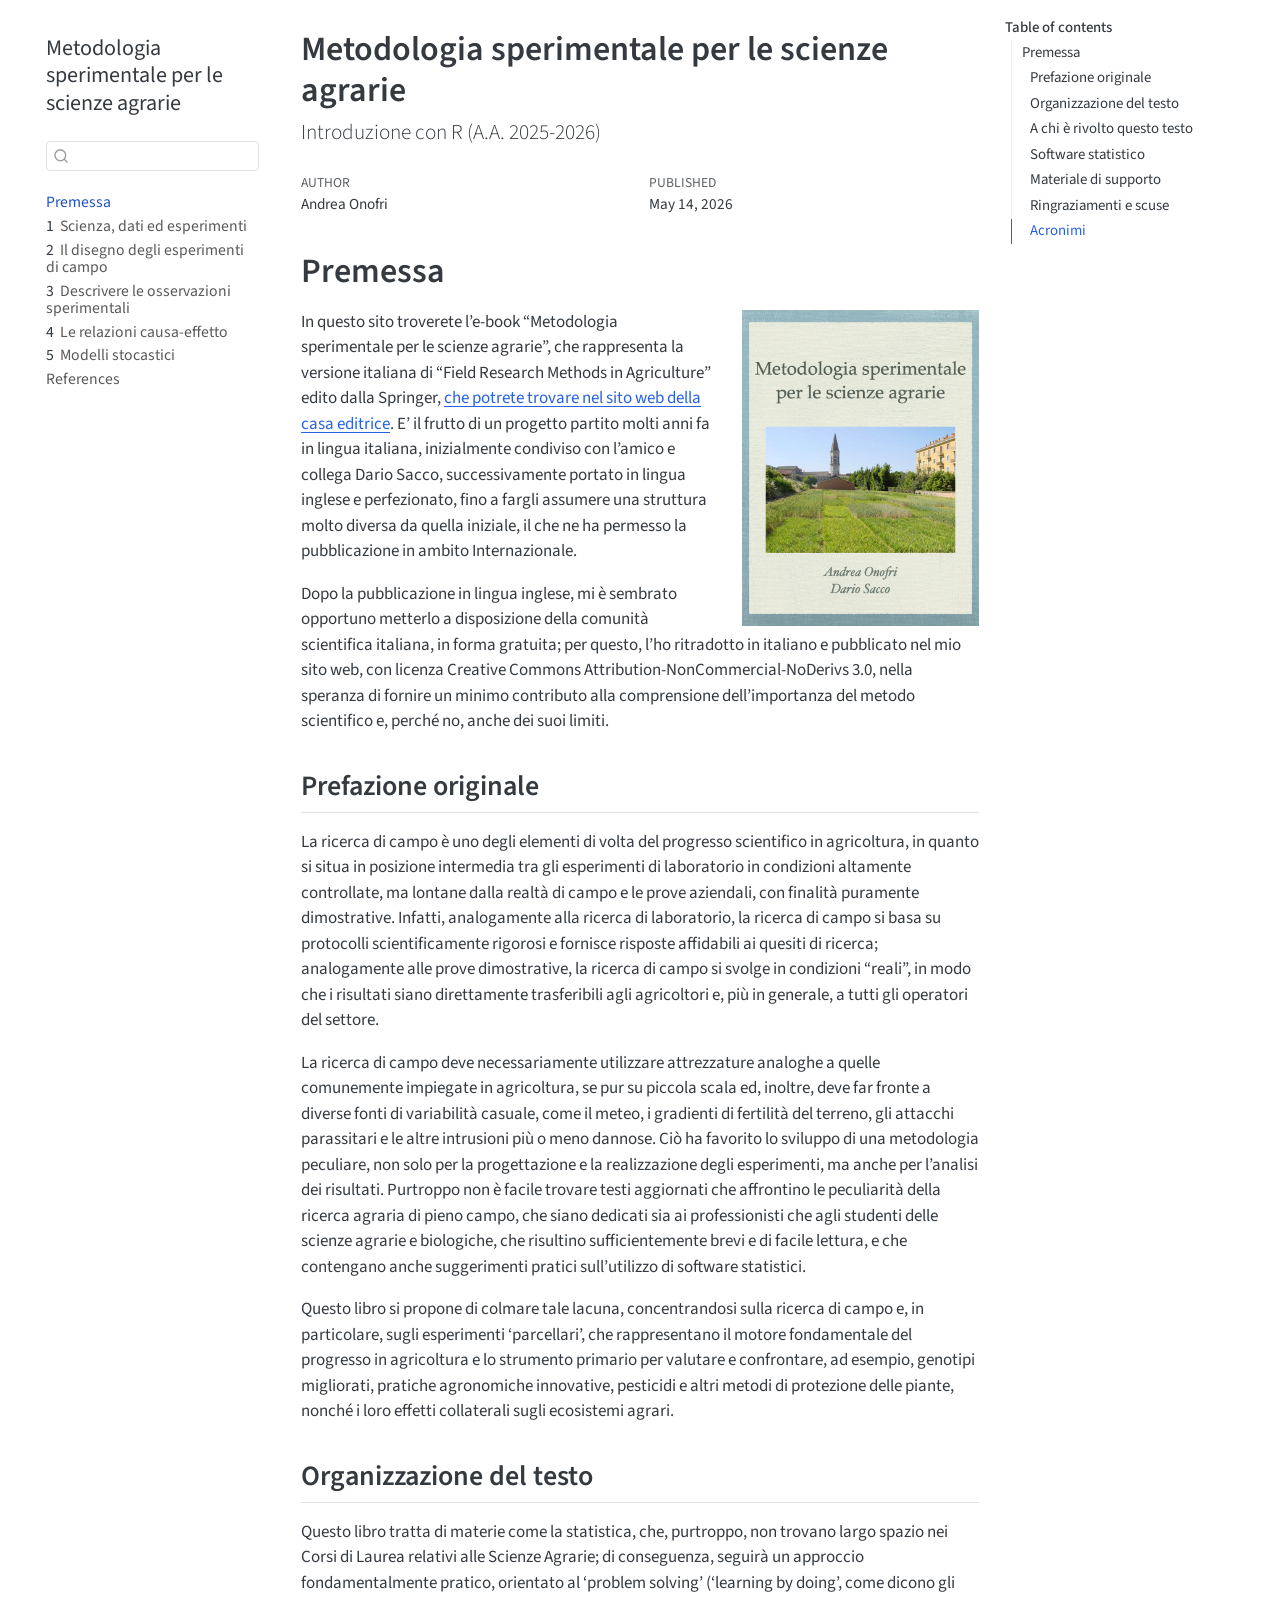
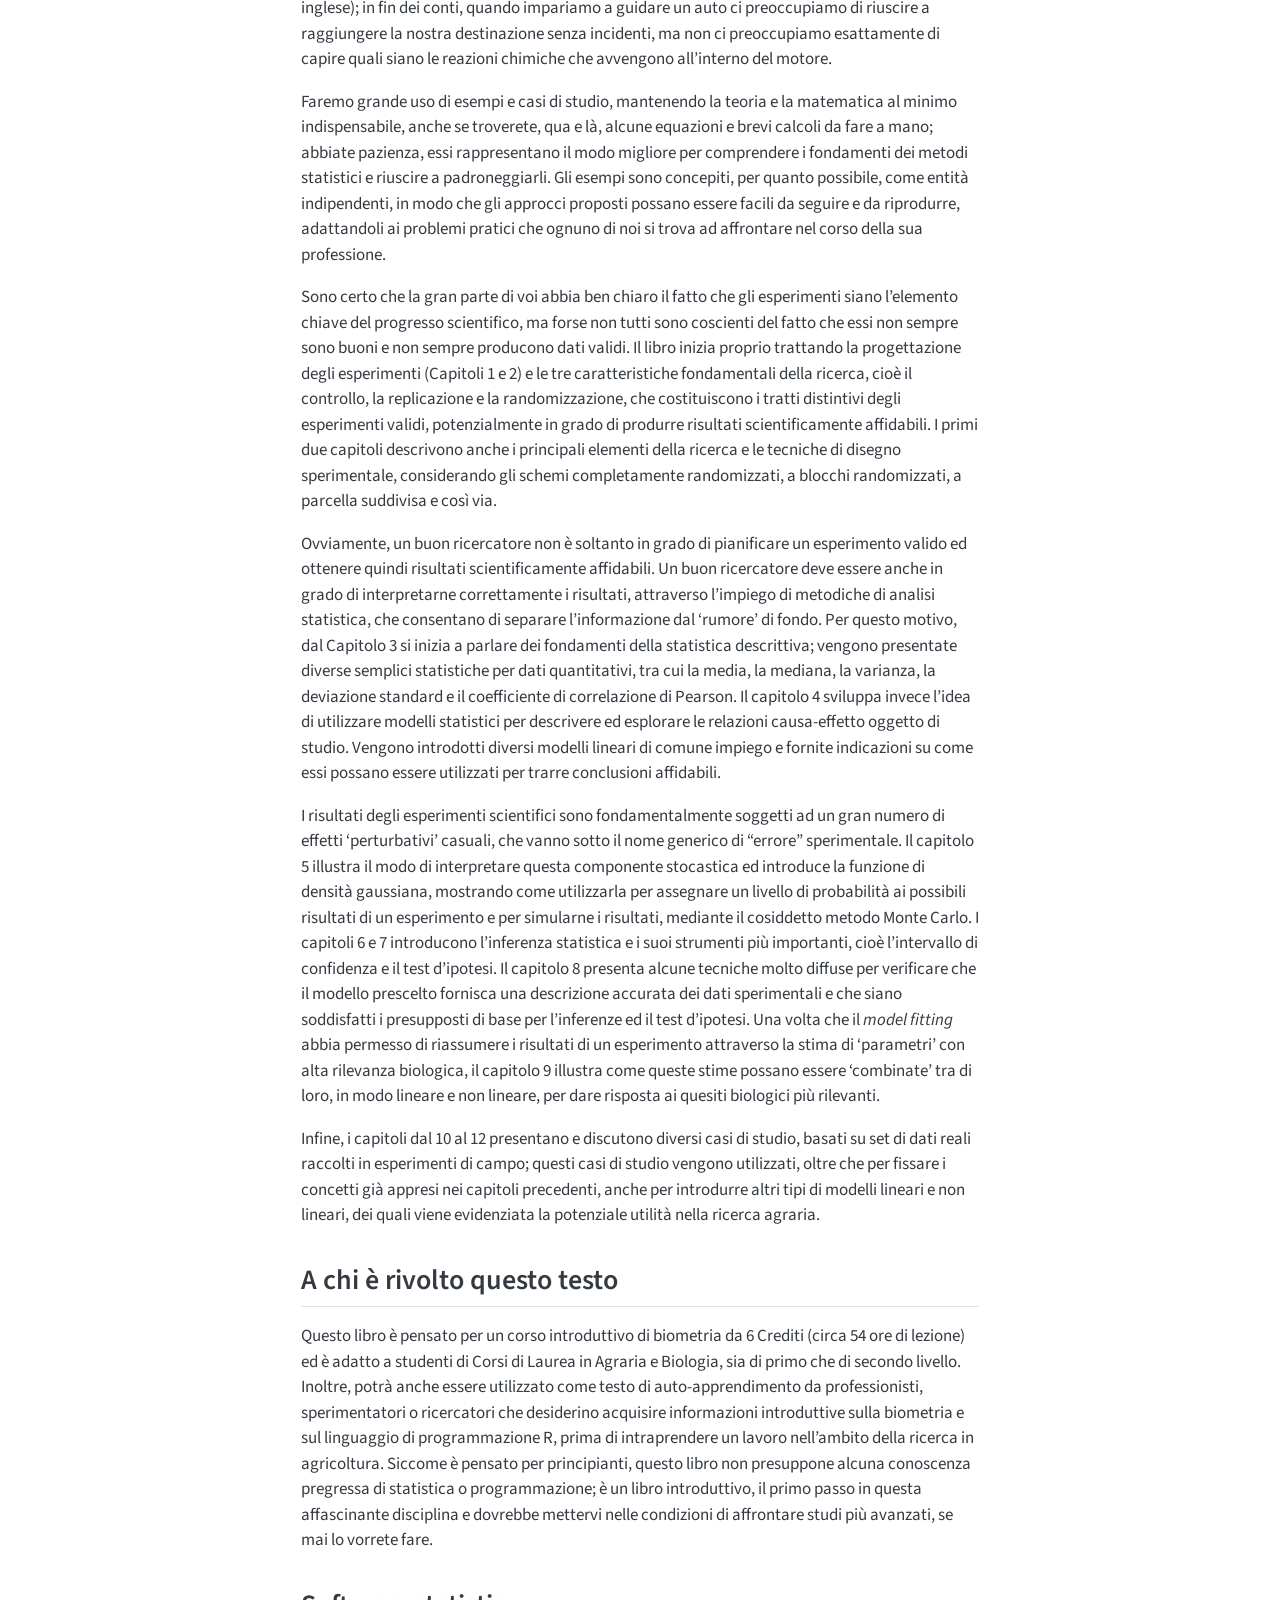
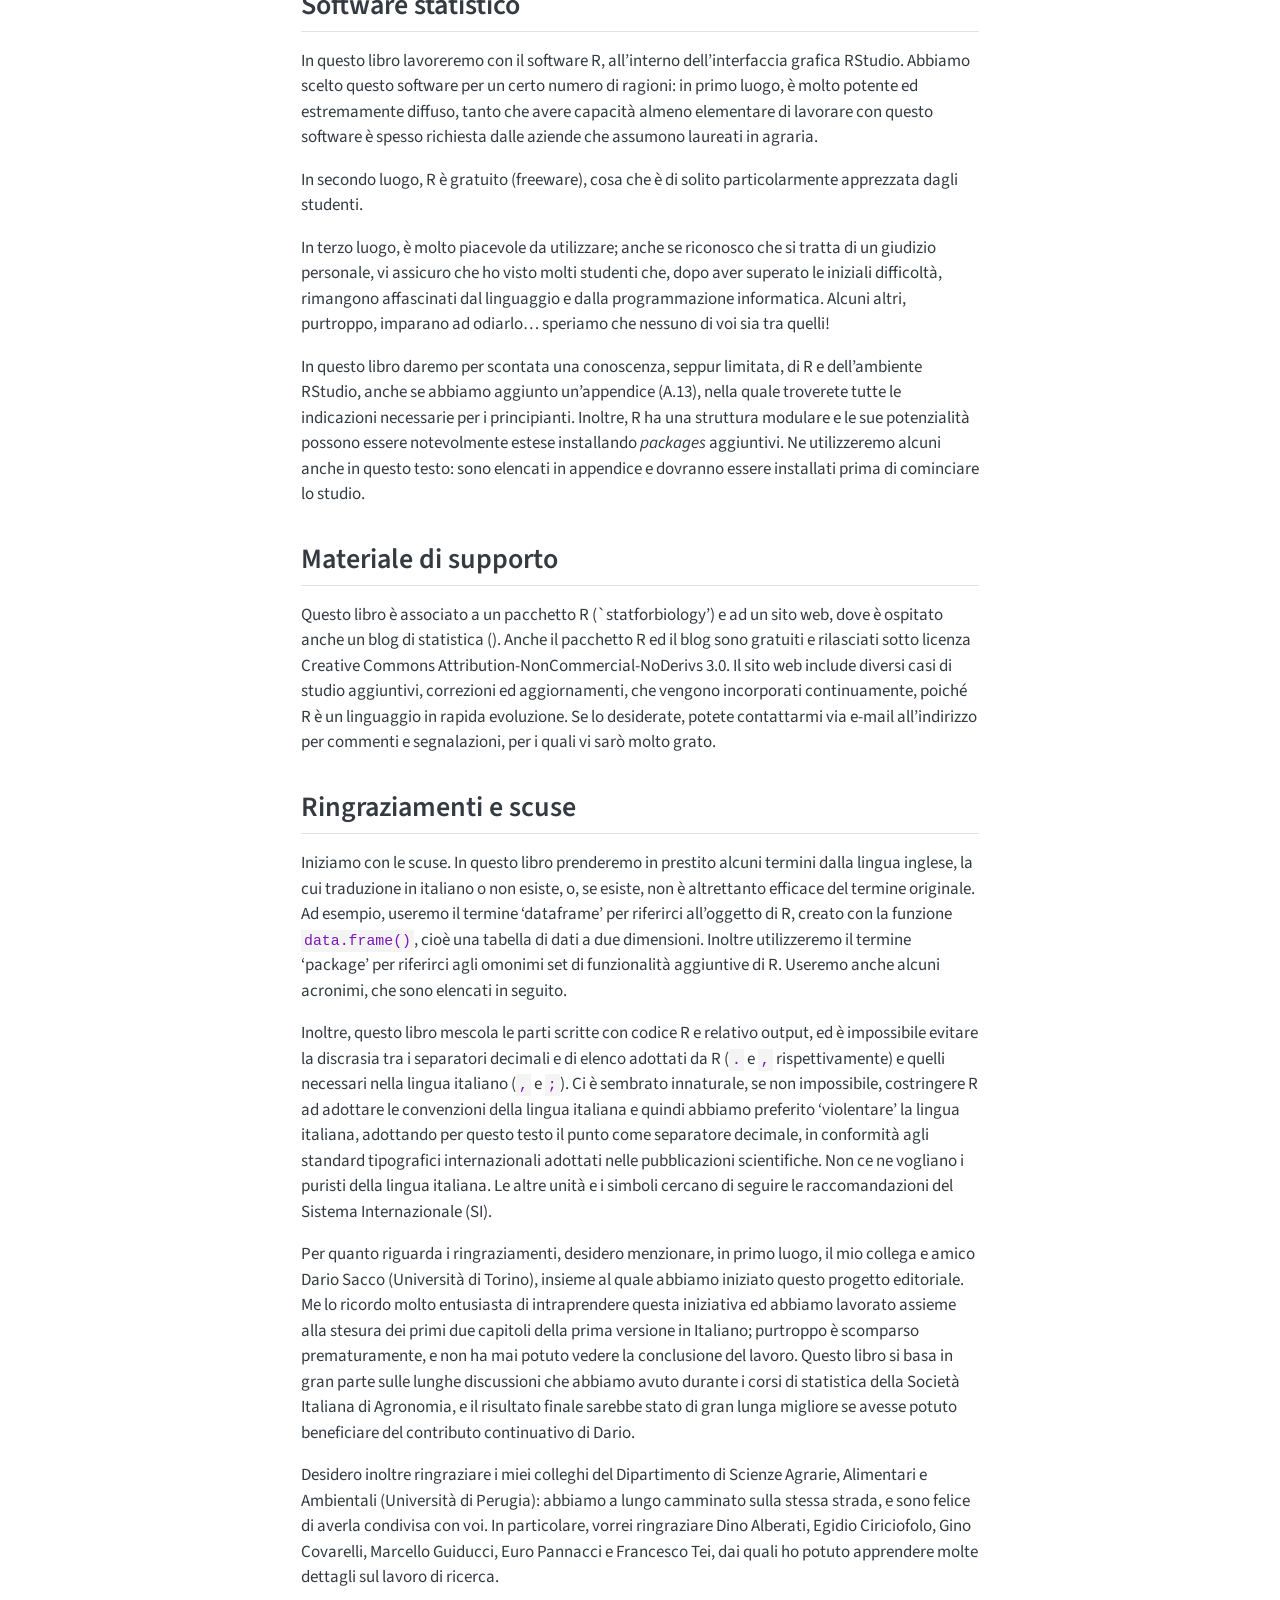
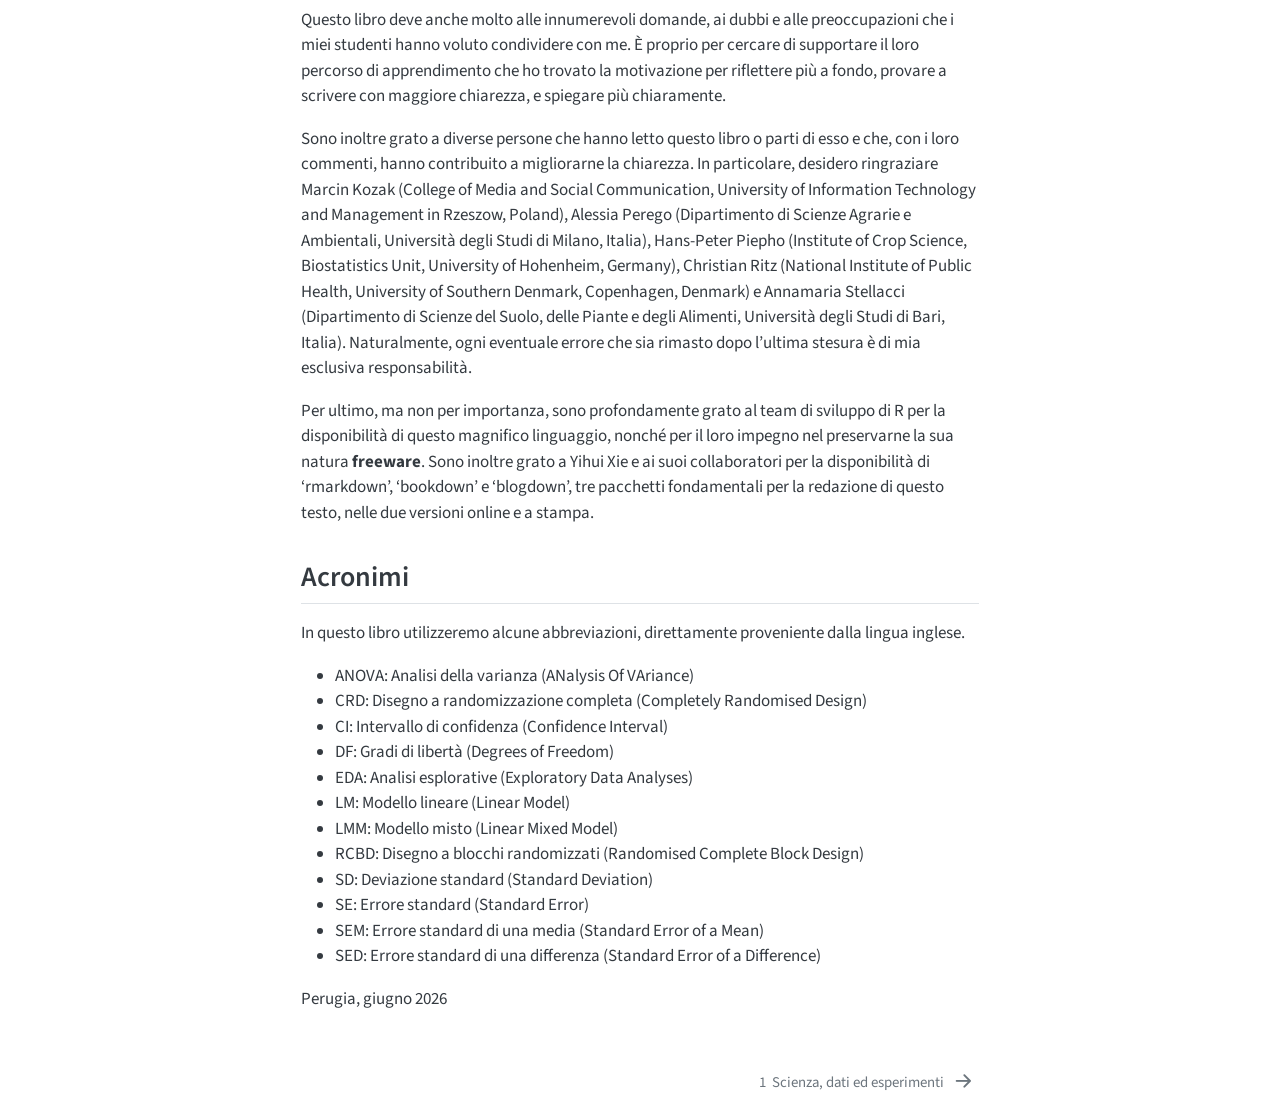
==== _book/index.html @ 21e34b5a "Added Chapter 5" ====
<!DOCTYPE html>
<html xmlns="http://www.w3.org/1999/xhtml" lang="en" xml:lang="en"><head>

<meta charset="utf-8">
<meta name="generator" content="quarto-1.9.36">

<meta name="viewport" content="width=device-width, initial-scale=1.0, user-scalable=yes">

<meta name="author" content="Andrea Onofri">
<meta name="dcterms.date" content="2026-05-14">

<title>Metodologia sperimentale per le scienze agrarie</title>
<style>
/* Default styles provided by pandoc.
** See https://pandoc.org/MANUAL.html#variables-for-html for config info.
*/
code{white-space: pre-wrap;}
span.smallcaps{font-variant: small-caps;}
div.columns{display: flex; gap: min(4vw, 1.5em);}
div.column{flex: auto; overflow-x: auto;}
div.hanging-indent{margin-left: 1.5em; text-indent: -1.5em;}
ul.task-list{list-style: none;}
ul.task-list li input[type="checkbox"] {
  width: 0.8em;
  margin: 0 0.8em 0.2em -1em; /* quarto-specific, see https://github.com/quarto-dev/quarto-cli/issues/4556 */ 
  vertical-align: middle;
}
</style>


<script src="site_libs/quarto-nav/quarto-nav.js"></script>
<script src="site_libs/quarto-nav/headroom.min.js"></script>
<script src="site_libs/clipboard/clipboard.min.js"></script>
<script src="site_libs/quarto-search/autocomplete.umd.js"></script>
<script src="site_libs/quarto-search/fuse.min.js"></script>
<script src="site_libs/quarto-search/quarto-search.js"></script>
<meta name="quarto:offset" content="./">
<link href="./01-introBiometria.html" rel="next">
<script src="site_libs/quarto-html/quarto.js" type="module"></script>
<script src="site_libs/quarto-html/tabsets/tabsets.js" type="module"></script>
<script src="site_libs/quarto-html/popper.min.js"></script>
<script src="site_libs/quarto-html/tippy.umd.min.js"></script>
<script src="site_libs/quarto-html/anchor.min.js"></script>
<link href="site_libs/quarto-html/tippy.css" rel="stylesheet">
<link href="site_libs/quarto-html/quarto-syntax-highlighting-845c23b38eaddc0f92fda52bfe77a8c8.css" rel="stylesheet" id="quarto-text-highlighting-styles">
<script src="site_libs/bootstrap/bootstrap.min.js"></script>
<link href="site_libs/bootstrap/bootstrap-icons.css" rel="stylesheet">
<link href="site_libs/bootstrap/bootstrap-3220129d1b0bfa0f6b9dc9ac11d00f8b.min.css" rel="stylesheet" append-hash="true" id="quarto-bootstrap" data-mode="light">
<script id="quarto-search-options" type="application/json">{
  "location": "sidebar",
  "copy-button": false,
  "collapse-after": 3,
  "panel-placement": "start",
  "type": "textbox",
  "limit": 50,
  "keyboard-shortcut": [
    "f",
    "/",
    "s"
  ],
  "show-item-context": false,
  "language": {
    "search-no-results-text": "No results",
    "search-matching-documents-text": "matching documents",
    "search-copy-link-title": "Copy link to search",
    "search-hide-matches-text": "Hide additional matches",
    "search-more-match-text": "more match in this document",
    "search-more-matches-text": "more matches in this document",
    "search-clear-button-title": "Clear",
    "search-text-placeholder": "",
    "search-detached-cancel-button-title": "Cancel",
    "search-submit-button-title": "Submit",
    "search-label": "Search"
  }
}</script>


</head>

<body class="nav-sidebar floating quarto-light">

<div id="quarto-search-results"></div>
  <header id="quarto-header" class="headroom fixed-top">
  <nav class="quarto-secondary-nav">
    <div class="container-fluid d-flex">
      <button type="button" class="quarto-btn-toggle btn" data-bs-toggle="collapse" role="button" data-bs-target=".quarto-sidebar-collapse-item" aria-controls="quarto-sidebar" aria-expanded="false" aria-label="Toggle sidebar navigation" onclick="if (window.quartoToggleHeadroom) { window.quartoToggleHeadroom(); }">
        <i class="bi bi-layout-text-sidebar-reverse"></i>
      </button>
        <nav class="quarto-page-breadcrumbs" aria-label="breadcrumb"><ol class="breadcrumb"><li class="breadcrumb-item"><a href="./index.html">Premessa</a></li></ol></nav>
        <a class="flex-grow-1" role="navigation" data-bs-toggle="collapse" data-bs-target=".quarto-sidebar-collapse-item" aria-controls="quarto-sidebar" aria-expanded="false" aria-label="Toggle sidebar navigation" onclick="if (window.quartoToggleHeadroom) { window.quartoToggleHeadroom(); }">      
        </a>
      <button type="button" class="btn quarto-search-button" aria-label="Search" onclick="window.quartoOpenSearch();">
        <i class="bi bi-search"></i>
      </button>
    </div>
  </nav>
</header>
<!-- content -->
<div id="quarto-content" class="quarto-container page-columns page-rows-contents page-layout-article">
<!-- sidebar -->
  <nav id="quarto-sidebar" class="sidebar collapse collapse-horizontal quarto-sidebar-collapse-item sidebar-navigation floating overflow-auto">
    <div class="pt-lg-2 mt-2 text-left sidebar-header">
    <div class="sidebar-title mb-0 py-0">
      <a href="./">Metodologia sperimentale per le scienze agrarie</a> 
    </div>
      </div>
        <div class="mt-2 flex-shrink-0 align-items-center">
        <div class="sidebar-search">
        <div id="quarto-search" class="" title="Search"></div>
        </div>
        </div>
    <div class="sidebar-menu-container"> 
    <ul class="list-unstyled mt-1">
        <li class="sidebar-item">
  <div class="sidebar-item-container"> 
  <a href="./index.html" class="sidebar-item-text sidebar-link active">
 <span class="menu-text">Premessa</span></a>
  </div>
</li>
        <li class="sidebar-item">
  <div class="sidebar-item-container"> 
  <a href="./01-introBiometria.html" class="sidebar-item-text sidebar-link">
 <span class="menu-text"><span class="chapter-number">1</span>&nbsp; <span class="chapter-title">Scienza, dati ed esperimenti</span></span></a>
  </div>
</li>
        <li class="sidebar-item">
  <div class="sidebar-item-container"> 
  <a href="./02-ProgettoRicerca.html" class="sidebar-item-text sidebar-link">
 <span class="menu-text"><span class="chapter-number">2</span>&nbsp; <span class="chapter-title">Il disegno degli esperimenti di campo</span></span></a>
  </div>
</li>
        <li class="sidebar-item">
  <div class="sidebar-item-container"> 
  <a href="./03-StatisticaDescrittiva.html" class="sidebar-item-text sidebar-link">
 <span class="menu-text"><span class="chapter-number">3</span>&nbsp; <span class="chapter-title">Descrivere le osservazioni sperimentali</span></span></a>
  </div>
</li>
        <li class="sidebar-item">
  <div class="sidebar-item-container"> 
  <a href="./04-CausaEffetto.html" class="sidebar-item-text sidebar-link">
 <span class="menu-text"><span class="chapter-number">4</span>&nbsp; <span class="chapter-title">Le relazioni causa-effetto</span></span></a>
  </div>
</li>
        <li class="sidebar-item">
  <div class="sidebar-item-container"> 
  <a href="./05-ModelliStocastici.html" class="sidebar-item-text sidebar-link">
 <span class="menu-text"><span class="chapter-number">5</span>&nbsp; <span class="chapter-title">Modelli stocastici</span></span></a>
  </div>
</li>
        <li class="sidebar-item">
  <div class="sidebar-item-container"> 
  <a href="./references.html" class="sidebar-item-text sidebar-link">
 <span class="menu-text">References</span></a>
  </div>
</li>
    </ul>
    </div>
</nav>
<div id="quarto-sidebar-glass" class="quarto-sidebar-collapse-item" data-bs-toggle="collapse" data-bs-target=".quarto-sidebar-collapse-item"></div>
<!-- margin-sidebar -->
    <div id="quarto-margin-sidebar" class="sidebar margin-sidebar">
        <nav id="TOC" role="doc-toc" class="toc-active">
    <h2 id="toc-title">Table of contents</h2>
   
  <ul>
  <li><a href="#premessa" id="toc-premessa" class="nav-link active" data-scroll-target="#premessa">Premessa</a>
  <ul class="collapse">
  <li><a href="#prefazione-originale" id="toc-prefazione-originale" class="nav-link" data-scroll-target="#prefazione-originale">Prefazione originale</a></li>
  <li><a href="#organizzazione-del-testo" id="toc-organizzazione-del-testo" class="nav-link" data-scroll-target="#organizzazione-del-testo">Organizzazione del testo</a></li>
  <li><a href="#a-chi-è-rivolto-questo-testo" id="toc-a-chi-è-rivolto-questo-testo" class="nav-link" data-scroll-target="#a-chi-è-rivolto-questo-testo">A chi è rivolto questo testo</a></li>
  <li><a href="#software-statistico" id="toc-software-statistico" class="nav-link" data-scroll-target="#software-statistico">Software statistico</a></li>
  <li><a href="#materiale-di-supporto" id="toc-materiale-di-supporto" class="nav-link" data-scroll-target="#materiale-di-supporto">Materiale di supporto</a></li>
  <li><a href="#ringraziamenti-e-scuse" id="toc-ringraziamenti-e-scuse" class="nav-link" data-scroll-target="#ringraziamenti-e-scuse">Ringraziamenti e scuse</a></li>
  <li><a href="#acronimi" id="toc-acronimi" class="nav-link" data-scroll-target="#acronimi">Acronimi</a></li>
  </ul></li>
  </ul>
</nav>
    </div>
<!-- main -->
<main class="content" id="quarto-document-content">

<header id="title-block-header" class="quarto-title-block default">
<div class="quarto-title">
<h1 class="title">Metodologia sperimentale per le scienze agrarie</h1>
<p class="subtitle lead">Introduzione con R (A.A. 2025-2026)</p>
</div>



<div class="quarto-title-meta">

    <div>
    <div class="quarto-title-meta-heading">Author</div>
    <div class="quarto-title-meta-contents">
             <p>Andrea Onofri </p>
          </div>
  </div>
    
    <div>
    <div class="quarto-title-meta-heading">Published</div>
    <div class="quarto-title-meta-contents">
      <p class="date">May 14, 2026</p>
    </div>
  </div>
  
    
  </div>
  


</header>



<section id="premessa" class="level1 unnumbered">
<h1 class="unnumbered">Premessa</h1><p><img src="cover.png" title="Metodologia sperimentale per le scienze agrarie" class="quarto-cover-image nolightbox img-fluid"></p>
<p>In questo sito troverete l’e-book “Metodologia sperimentale per le scienze agrarie”, che rappresenta la versione italiana di “Field Research Methods in Agriculture” edito dalla Springer, <a href="https://link.springer.com/book/10.1007/978-3-032-08199-5">che potrete trovare nel sito web della casa editrice</a>. E’ il frutto di un progetto partito molti anni fa in lingua italiana, inizialmente condiviso con l’amico e collega Dario Sacco, successivamente portato in lingua inglese e perfezionato, fino a fargli assumere una struttura molto diversa da quella iniziale, il che ne ha permesso la pubblicazione in ambito Internazionale.</p>
<!-- <a href = "https://link.springer.com/book/10.1007/978-3-032-08199-5"><img src="_images/coverSpringer.jpg" alt="Book cover" class="cover" width="350" align="right"/></a> -->
<p>Dopo la pubblicazione in lingua inglese, mi è sembrato opportuno metterlo a disposizione della comunità scientifica italiana, in forma gratuita; per questo, l’ho ritradotto in italiano e pubblicato nel mio sito web, con licenza Creative Commons Attribution-NonCommercial-NoDerivs 3.0, nella speranza di fornire un minimo contributo alla comprensione dell’importanza del metodo scientifico e, perché no, anche dei suoi limiti.</p>
<section id="prefazione-originale" class="level2 unnumbered">
<h2 class="unnumbered anchored" data-anchor-id="prefazione-originale">Prefazione originale</h2>
<p>La ricerca di campo è uno degli elementi di volta del progresso scientifico in agricoltura, in quanto si situa in posizione intermedia tra gli esperimenti di laboratorio in condizioni altamente controllate, ma lontane dalla realtà di campo e le prove aziendali, con finalità puramente dimostrative. Infatti, analogamente alla ricerca di laboratorio, la ricerca di campo si basa su protocolli scientificamente rigorosi e fornisce risposte affidabili ai quesiti di ricerca; analogamente alle prove dimostrative, la ricerca di campo si svolge in condizioni “reali”, in modo che i risultati siano direttamente trasferibili agli agricoltori e, più in generale, a tutti gli operatori del settore.</p>
<p>La ricerca di campo deve necessariamente utilizzare attrezzature analoghe a quelle comunemente impiegate in agricoltura, se pur su piccola scala ed, inoltre, deve far fronte a diverse fonti di variabilità casuale, come il meteo, i gradienti di fertilità del terreno, gli attacchi parassitari e le altre intrusioni più o meno dannose. Ciò ha favorito lo sviluppo di una metodologia peculiare, non solo per la progettazione e la realizzazione degli esperimenti, ma anche per l’analisi dei risultati. Purtroppo non è facile trovare testi aggiornati che affrontino le peculiarità della ricerca agraria di pieno campo, che siano dedicati sia ai professionisti che agli studenti delle scienze agrarie e biologiche, che risultino sufficientemente brevi e di facile lettura, e che contengano anche suggerimenti pratici sull’utilizzo di software statistici.</p>
<p>Questo libro si propone di colmare tale lacuna, concentrandosi sulla ricerca di campo e, in particolare, sugli esperimenti ‘parcellari’, che rappresentano il motore fondamentale del progresso in agricoltura e lo strumento primario per valutare e confrontare, ad esempio, genotipi migliorati, pratiche agronomiche innovative, pesticidi e altri metodi di protezione delle piante, nonché i loro effetti collaterali sugli ecosistemi agrari.</p>
</section>
<section id="organizzazione-del-testo" class="level2 unnumbered">
<h2 class="unnumbered anchored" data-anchor-id="organizzazione-del-testo">Organizzazione del testo</h2>
<p>Questo libro tratta di materie come la statistica, che, purtroppo, non trovano largo spazio nei Corsi di Laurea relativi alle Scienze Agrarie; di conseguenza, seguirà un approccio fondamentalmente pratico, orientato al ‘problem solving’ (‘learning by doing’, come dicono gli inglese); in fin dei conti, quando impariamo a guidare un auto ci preoccupiamo di riuscire a raggiungere la nostra destinazione senza incidenti, ma non ci preoccupiamo esattamente di capire quali siano le reazioni chimiche che avvengono all’interno del motore.</p>
<p>Faremo grande uso di esempi e casi di studio, mantenendo la teoria e la matematica al minimo indispensabile, anche se troverete, qua e là, alcune equazioni e brevi calcoli da fare a mano; abbiate pazienza, essi rappresentano il modo migliore per comprendere i fondamenti dei metodi statistici e riuscire a padroneggiarli. Gli esempi sono concepiti, per quanto possibile, come entità indipendenti, in modo che gli approcci proposti possano essere facili da seguire e da riprodurre, adattandoli ai problemi pratici che ognuno di noi si trova ad affrontare nel corso della sua professione.</p>
<p>Sono certo che la gran parte di voi abbia ben chiaro il fatto che gli esperimenti siano l’elemento chiave del progresso scientifico, ma forse non tutti sono coscienti del fatto che essi non sempre sono buoni e non sempre producono dati validi. Il libro inizia proprio trattando la progettazione degli esperimenti (Capitoli 1 e 2) e le tre caratteristiche fondamentali della ricerca, cioè il controllo, la replicazione e la randomizzazione, che costituiscono i tratti distintivi degli esperimenti validi, potenzialmente in grado di produrre risultati scientificamente affidabili. I primi due capitoli descrivono anche i principali elementi della ricerca e le tecniche di disegno sperimentale, considerando gli schemi completamente randomizzati, a blocchi randomizzati, a parcella suddivisa e così via.</p>
<p>Ovviamente, un buon ricercatore non è soltanto in grado di pianificare un esperimento valido ed ottenere quindi risultati scientificamente affidabili. Un buon ricercatore deve essere anche in grado di interpretarne correttamente i risultati, attraverso l’impiego di metodiche di analisi statistica, che consentano di separare l’informazione dal ‘rumore’ di fondo. Per questo motivo, dal Capitolo 3 si inizia a parlare dei fondamenti della statistica descrittiva; vengono presentate diverse semplici statistiche per dati quantitativi, tra cui la media, la mediana, la varianza, la deviazione standard e il coefficiente di correlazione di Pearson. Il capitolo 4 sviluppa invece l’idea di utilizzare modelli statistici per descrivere ed esplorare le relazioni causa-effetto oggetto di studio. Vengono introdotti diversi modelli lineari di comune impiego e fornite indicazioni su come essi possano essere utilizzati per trarre conclusioni affidabili.</p>
<p>I risultati degli esperimenti scientifici sono fondamentalmente soggetti ad un gran numero di effetti ‘perturbativi’ casuali, che vanno sotto il nome generico di “errore” sperimentale. Il capitolo 5 illustra il modo di interpretare questa componente stocastica ed introduce la funzione di densità gaussiana, mostrando come utilizzarla per assegnare un livello di probabilità ai possibili risultati di un esperimento e per simularne i risultati, mediante il cosiddetto metodo Monte Carlo. I capitoli 6 e 7 introducono l’inferenza statistica e i suoi strumenti più importanti, cioè l’intervallo di confidenza e il test d’ipotesi. Il capitolo 8 presenta alcune tecniche molto diffuse per verificare che il modello prescelto fornisca una descrizione accurata dei dati sperimentali e che siano soddisfatti i presupposti di base per l’inferenze ed il test d’ipotesi. Una volta che il <em>model fitting</em> abbia permesso di riassumere i risultati di un esperimento attraverso la stima di ‘parametri’ con alta rilevanza biologica, il capitolo 9 illustra come queste stime possano essere ‘combinate’ tra di loro, in modo lineare e non lineare, per dare risposta ai quesiti biologici più rilevanti.</p>
<p>Infine, i capitoli dal 10 al 12 presentano e discutono diversi casi di studio, basati su set di dati reali raccolti in esperimenti di campo; questi casi di studio vengono utilizzati, oltre che per fissare i concetti già appresi nei capitoli precedenti, anche per introdurre altri tipi di modelli lineari e non lineari, dei quali viene evidenziata la potenziale utilità nella ricerca agraria.</p>
</section>
<section id="a-chi-è-rivolto-questo-testo" class="level2 unnumbered">
<h2 class="unnumbered anchored" data-anchor-id="a-chi-è-rivolto-questo-testo">A chi è rivolto questo testo</h2>
<p>Questo libro è pensato per un corso introduttivo di biometria da 6 Crediti (circa 54 ore di lezione) ed è adatto a studenti di Corsi di Laurea in Agraria e Biologia, sia di primo che di secondo livello. Inoltre, potrà anche essere utilizzato come testo di auto-apprendimento da professionisti, sperimentatori o ricercatori che desiderino acquisire informazioni introduttive sulla biometria e sul linguaggio di programmazione R, prima di intraprendere un lavoro nell’ambito della ricerca in agricoltura. Siccome è pensato per principianti, questo libro non presuppone alcuna conoscenza pregressa di statistica o programmazione; è un libro introduttivo, il primo passo in questa affascinante disciplina e dovrebbe mettervi nelle condizioni di affrontare studi più avanzati, se mai lo vorrete fare.</p>
</section>
<section id="software-statistico" class="level2 unnumbered">
<h2 class="unnumbered anchored" data-anchor-id="software-statistico">Software statistico</h2>
<p>In questo libro lavoreremo con il software R, all’interno dell’interfaccia grafica RStudio. Abbiamo scelto questo software per un certo numero di ragioni: in primo luogo, è molto potente ed estremamente diffuso, tanto che avere capacità almeno elementare di lavorare con questo software è spesso richiesta dalle aziende che assumono laureati in agraria.</p>
<p>In secondo luogo, R è gratuito (freeware), cosa che è di solito particolarmente apprezzata dagli studenti.</p>
<p>In terzo luogo, è molto piacevole da utilizzare; anche se riconosco che si tratta di un giudizio personale, vi assicuro che ho visto molti studenti che, dopo aver superato le iniziali difficoltà, rimangono affascinati dal linguaggio e dalla programmazione informatica. Alcuni altri, purtroppo, imparano ad odiarlo… speriamo che nessuno di voi sia tra quelli!</p>
<p>In questo libro daremo per scontata una conoscenza, seppur limitata, di R e dell’ambiente RStudio, anche se abbiamo aggiunto un’appendice (A.13), nella quale troverete tutte le indicazioni necessarie per i principianti. Inoltre, R ha una struttura modulare e le sue potenzialità possono essere notevolmente estese installando <em>packages</em> aggiuntivi. Ne utilizzeremo alcuni anche in questo testo: sono elencati in appendice e dovranno essere installati prima di cominciare lo studio.</p>
</section>
<section id="materiale-di-supporto" class="level2 unnumbered">
<h2 class="unnumbered anchored" data-anchor-id="materiale-di-supporto">Materiale di supporto</h2>
<p>Questo libro è associato a un pacchetto R (`statforbiology’) e ad un sito web, dove è ospitato anche un blog di statistica (). Anche il pacchetto R ed il blog sono gratuiti e rilasciati sotto licenza Creative Commons Attribution-NonCommercial-NoDerivs 3.0. Il sito web include diversi casi di studio aggiuntivi, correzioni ed aggiornamenti, che vengono incorporati continuamente, poiché R è un linguaggio in rapida evoluzione. Se lo desiderate, potete contattarmi via e-mail all’indirizzo per commenti e segnalazioni, per i quali vi sarò molto grato.</p>
</section>
<section id="ringraziamenti-e-scuse" class="level2 unnumbered">
<h2 class="unnumbered anchored" data-anchor-id="ringraziamenti-e-scuse">Ringraziamenti e scuse</h2>
<p>Iniziamo con le scuse. In questo libro prenderemo in prestito alcuni termini dalla lingua inglese, la cui traduzione in italiano o non esiste, o, se esiste, non è altrettanto efficace del termine originale. Ad esempio, useremo il termine ‘dataframe’ per riferirci all’oggetto di R, creato con la funzione <code>data.frame()</code>, cioè una tabella di dati a due dimensioni. Inoltre utilizzeremo il termine ‘package’ per riferirci agli omonimi set di funzionalità aggiuntive di R. Useremo anche alcuni acronimi, che sono elencati in seguito.</p>
<p>Inoltre, questo libro mescola le parti scritte con codice R e relativo output, ed è impossibile evitare la discrasia tra i separatori decimali e di elenco adottati da R (<code>.</code> e <code>,</code> rispettivamente) e quelli necessari nella lingua italiano (<code>,</code> e <code>;</code>). Ci è sembrato innaturale, se non impossibile, costringere R ad adottare le convenzioni della lingua italiana e quindi abbiamo preferito ‘violentare’ la lingua italiana, adottando per questo testo il punto come separatore decimale, in conformità agli standard tipografici internazionali adottati nelle pubblicazioni scientifiche. Non ce ne vogliano i puristi della lingua italiana. Le altre unità e i simboli cercano di seguire le raccomandazioni del Sistema Internazionale (SI).</p>
<p>Per quanto riguarda i ringraziamenti, desidero menzionare, in primo luogo, il mio collega e amico Dario Sacco (Università di Torino), insieme al quale abbiamo iniziato questo progetto editoriale. Me lo ricordo molto entusiasta di intraprendere questa iniziativa ed abbiamo lavorato assieme alla stesura dei primi due capitoli della prima versione in Italiano; purtroppo è scomparso prematuramente, e non ha mai potuto vedere la conclusione del lavoro. Questo libro si basa in gran parte sulle lunghe discussioni che abbiamo avuto durante i corsi di statistica della Società Italiana di Agronomia, e il risultato finale sarebbe stato di gran lunga migliore se avesse potuto beneficiare del contributo continuativo di Dario.</p>
<p>Desidero inoltre ringraziare i miei colleghi del Dipartimento di Scienze Agrarie, Alimentari e Ambientali (Università di Perugia): abbiamo a lungo camminato sulla stessa strada, e sono felice di averla condivisa con voi. In particolare, vorrei ringraziare Dino Alberati, Egidio Ciriciofolo, Gino Covarelli, Marcello Guiducci, Euro Pannacci e Francesco Tei, dai quali ho potuto apprendere molte dettagli sul lavoro di ricerca.</p>
<p>Questo libro deve anche molto alle innumerevoli domande, ai dubbi e alle preoccupazioni che i miei studenti hanno voluto condividere con me. È proprio per cercare di supportare il loro percorso di apprendimento che ho trovato la motivazione per riflettere più a fondo, provare a scrivere con maggiore chiarezza, e spiegare più chiaramente.</p>
<p>Sono inoltre grato a diverse persone che hanno letto questo libro o parti di esso e che, con i loro commenti, hanno contribuito a migliorarne la chiarezza. In particolare, desidero ringraziare Marcin Kozak (College of Media and Social Communication, University of Information Technology and Management in Rzeszow, Poland), Alessia Perego (Dipartimento di Scienze Agrarie e Ambientali, Università degli Studi di Milano, Italia), Hans-Peter Piepho (Institute of Crop Science, Biostatistics Unit, University of Hohenheim, Germany), Christian Ritz (National Institute of Public Health, University of Southern Denmark, Copenhagen, Denmark) e Annamaria Stellacci (Dipartimento di Scienze del Suolo, delle Piante e degli Alimenti, Università degli Studi di Bari, Italia). Naturalmente, ogni eventuale errore che sia rimasto dopo l’ultima stesura è di mia esclusiva responsabilità.</p>
<p>Per ultimo, ma non per importanza, sono profondamente grato al team di sviluppo di R per la disponibilità di questo magnifico linguaggio, nonché per il loro impegno nel preservarne la sua natura <strong>freeware</strong>. Sono inoltre grato a Yihui Xie e ai suoi collaboratori per la disponibilità di ‘rmarkdown’, ‘bookdown’ e ‘blogdown’, tre pacchetti fondamentali per la redazione di questo testo, nelle due versioni online e a stampa.</p>
</section>
<section id="acronimi" class="level2 unnumbered">
<h2 class="unnumbered anchored" data-anchor-id="acronimi">Acronimi</h2>
<p>In questo libro utilizzeremo alcune abbreviazioni, direttamente proveniente dalla lingua inglese.</p>
<ul>
<li>ANOVA: Analisi della varianza (ANalysis Of VAriance)</li>
<li>CRD: Disegno a randomizzazione completa (Completely Randomised Design)</li>
<li>CI: Intervallo di confidenza (Confidence Interval)</li>
<li>DF: Gradi di libertà (Degrees of Freedom)</li>
<li>EDA: Analisi esplorative (Exploratory Data Analyses)</li>
<li>LM: Modello lineare (Linear Model)</li>
<li>LMM: Modello misto (Linear Mixed Model)</li>
<li>RCBD: Disegno a blocchi randomizzati (Randomised Complete Block Design)</li>
<li>SD: Deviazione standard (Standard Deviation)</li>
<li>SE: Errore standard (Standard Error)</li>
<li>SEM: Errore standard di una media (Standard Error of a Mean)</li>
<li>SED: Errore standard di una differenza (Standard Error of a Difference)</li>
</ul>
<p>Perugia, giugno 2026</p>


</section>
</section>

</main> <!-- /main -->
<script id="quarto-html-after-body" type="application/javascript">
  window.document.addEventListener("DOMContentLoaded", function (event) {
    const icon = "";
    const anchorJS = new window.AnchorJS();
    anchorJS.options = {
      placement: 'right',
      icon: icon
    };
    anchorJS.add('.anchored');
    const isCodeAnnotation = (el) => {
      for (const clz of el.classList) {
        if (clz.startsWith('code-annotation-')) {                     
          return true;
        }
      }
      return false;
    }
    const onCopySuccess = function(e) {
      // button target
      const button = e.trigger;
      // don't keep focus
      button.blur();
      // flash "checked"
      button.classList.add('code-copy-button-checked');
      var currentTitle = button.getAttribute("title");
      button.setAttribute("title", "Copied!");
      let tooltip;
      if (window.bootstrap) {
        button.setAttribute("data-bs-toggle", "tooltip");
        button.setAttribute("data-bs-placement", "left");
        button.setAttribute("data-bs-title", "Copied!");
        tooltip = new bootstrap.Tooltip(button, 
          { trigger: "manual", 
            customClass: "code-copy-button-tooltip",
            offset: [0, -8]});
        tooltip.show();    
      }
      setTimeout(function() {
        if (tooltip) {
          tooltip.hide();
          button.removeAttribute("data-bs-title");
          button.removeAttribute("data-bs-toggle");
          button.removeAttribute("data-bs-placement");
        }
        button.setAttribute("title", currentTitle);
        button.classList.remove('code-copy-button-checked');
      }, 1000);
      // clear code selection
      e.clearSelection();
    }
    const getTextToCopy = function(trigger) {
      const outerScaffold = trigger.parentElement.cloneNode(true);
      const codeEl = outerScaffold.querySelector('code');
      for (const childEl of codeEl.children) {
        if (isCodeAnnotation(childEl)) {
          childEl.remove();
        }
      }
      return codeEl.innerText;
    }
    const clipboard = new window.ClipboardJS('.code-copy-button:not([data-in-quarto-modal])', {
      text: getTextToCopy
    });
    clipboard.on('success', onCopySuccess);
    if (window.document.getElementById('quarto-embedded-source-code-modal')) {
      const clipboardModal = new window.ClipboardJS('.code-copy-button[data-in-quarto-modal]', {
        text: getTextToCopy,
        container: window.document.getElementById('quarto-embedded-source-code-modal')
      });
      clipboardModal.on('success', onCopySuccess);
    }
      var localhostRegex = new RegExp(/^(?:http|https):\/\/localhost\:?[0-9]*\//);
      var mailtoRegex = new RegExp(/^mailto:/);
        var filterRegex = new RegExp('/' + window.location.host + '/');
      var isInternal = (href) => {
          return filterRegex.test(href) || localhostRegex.test(href) || mailtoRegex.test(href);
      }
      // Inspect non-navigation links and adorn them if external
     var links = window.document.querySelectorAll('a[href]:not(.nav-link):not(.navbar-brand):not(.toc-action):not(.sidebar-link):not(.sidebar-item-toggle):not(.pagination-link):not(.no-external):not([aria-hidden]):not(.dropdown-item):not(.quarto-navigation-tool):not(.about-link)');
      for (var i=0; i<links.length; i++) {
        const link = links[i];
        if (!isInternal(link.href)) {
          // undo the damage that might have been done by quarto-nav.js in the case of
          // links that we want to consider external
          if (link.dataset.originalHref !== undefined) {
            link.href = link.dataset.originalHref;
          }
        }
      }
    function tippyHover(el, contentFn, onTriggerFn, onUntriggerFn) {
      const config = {
        allowHTML: true,
        maxWidth: 500,
        delay: 100,
        arrow: false,
        appendTo: function(el) {
            return el.parentElement;
        },
        interactive: true,
        interactiveBorder: 10,
        theme: 'quarto',
        placement: 'bottom-start',
      };
      if (contentFn) {
        config.content = contentFn;
      }
      if (onTriggerFn) {
        config.onTrigger = onTriggerFn;
      }
      if (onUntriggerFn) {
        config.onUntrigger = onUntriggerFn;
      }
      window.tippy(el, config); 
    }
    const noterefs = window.document.querySelectorAll('a[role="doc-noteref"]');
    for (var i=0; i<noterefs.length; i++) {
      const ref = noterefs[i];
      tippyHover(ref, function() {
        // use id or data attribute instead here
        let href = ref.getAttribute('data-footnote-href') || ref.getAttribute('href');
        try { href = new URL(href).hash; } catch {}
        const id = href.replace(/^#\/?/, "");
        const note = window.document.getElementById(id);
        if (note) {
          return note.innerHTML;
        } else {
          return "";
        }
      });
    }
    const xrefs = window.document.querySelectorAll('a.quarto-xref');
    const processXRef = (id, note) => {
      // Strip column container classes
      const stripColumnClz = (el) => {
        el.classList.remove("page-full", "page-columns");
        if (el.children) {
          for (const child of el.children) {
            stripColumnClz(child);
          }
        }
      }
      stripColumnClz(note)
      if (id === null || id.startsWith('sec-')) {
        // Special case sections, only their first couple elements
        const container = document.createElement("div");
        if (note.children && note.children.length > 2) {
          container.appendChild(note.children[0].cloneNode(true));
          for (let i = 1; i < note.children.length; i++) {
            const child = note.children[i];
            if (child.tagName === "P" && child.innerText === "") {
              continue;
            } else {
              container.appendChild(child.cloneNode(true));
              break;
            }
          }
          if (window.Quarto?.typesetMath) {
            window.Quarto.typesetMath(container);
          }
          return container.innerHTML
        } else {
          if (window.Quarto?.typesetMath) {
            window.Quarto.typesetMath(note);
          }
          return note.innerHTML;
        }
      } else {
        // Remove any anchor links if they are present
        const anchorLink = note.querySelector('a.anchorjs-link');
        if (anchorLink) {
          anchorLink.remove();
        }
        if (window.Quarto?.typesetMath) {
          window.Quarto.typesetMath(note);
        }
        if (note.classList.contains("callout")) {
          return note.outerHTML;
        } else {
          return note.innerHTML;
        }
      }
    }
    for (var i=0; i<xrefs.length; i++) {
      const xref = xrefs[i];
      tippyHover(xref, undefined, function(instance) {
        instance.disable();
        let url = xref.getAttribute('href');
        let hash = undefined; 
        if (url.startsWith('#')) {
          hash = url;
        } else {
          try { hash = new URL(url).hash; } catch {}
        }
        if (hash) {
          const id = hash.replace(/^#\/?/, "");
          const note = window.document.getElementById(id);
          if (note !== null) {
            try {
              const html = processXRef(id, note.cloneNode(true));
              instance.setContent(html);
            } finally {
              instance.enable();
              instance.show();
            }
          } else {
            // See if we can fetch this
            fetch(url.split('#')[0])
            .then(res => res.text())
            .then(html => {
              const parser = new DOMParser();
              const htmlDoc = parser.parseFromString(html, "text/html");
              const note = htmlDoc.getElementById(id);
              if (note !== null) {
                const html = processXRef(id, note);
                instance.setContent(html);
              } 
            }).finally(() => {
              instance.enable();
              instance.show();
            });
          }
        } else {
          // See if we can fetch a full url (with no hash to target)
          // This is a special case and we should probably do some content thinning / targeting
          fetch(url)
          .then(res => res.text())
          .then(html => {
            const parser = new DOMParser();
            const htmlDoc = parser.parseFromString(html, "text/html");
            const note = htmlDoc.querySelector('main.content');
            if (note !== null) {
              // This should only happen for chapter cross references
              // (since there is no id in the URL)
              // remove the first header
              if (note.children.length > 0 && note.children[0].tagName === "HEADER") {
                note.children[0].remove();
              }
              const html = processXRef(null, note);
              instance.setContent(html);
            } 
          }).finally(() => {
            instance.enable();
            instance.show();
          });
        }
      }, function(instance) {
      });
    }
        let selectedAnnoteEl;
        const selectorForAnnotation = ( cell, annotation) => {
          let cellAttr = 'data-code-cell="' + cell + '"';
          let lineAttr = 'data-code-annotation="' +  annotation + '"';
          const selector = 'span[' + cellAttr + '][' + lineAttr + ']';
          return selector;
        }
        const selectCodeLines = (annoteEl) => {
          const doc = window.document;
          const targetCell = annoteEl.getAttribute("data-target-cell");
          const targetAnnotation = annoteEl.getAttribute("data-target-annotation");
          const annoteSpan = window.document.querySelector(selectorForAnnotation(targetCell, targetAnnotation));
          const lines = annoteSpan.getAttribute("data-code-lines").split(",");
          const lineIds = lines.map((line) => {
            return targetCell + "-" + line;
          })
          let top = null;
          let height = null;
          let parent = null;
          if (lineIds.length > 0) {
              //compute the position of the single el (top and bottom and make a div)
              const el = window.document.getElementById(lineIds[0]);
              top = el.offsetTop;
              height = el.offsetHeight;
              parent = el.parentElement.parentElement;
            if (lineIds.length > 1) {
              const lastEl = window.document.getElementById(lineIds[lineIds.length - 1]);
              const bottom = lastEl.offsetTop + lastEl.offsetHeight;
              height = bottom - top;
            }
            if (top !== null && height !== null && parent !== null) {
              // cook up a div (if necessary) and position it 
              let div = window.document.getElementById("code-annotation-line-highlight");
              if (div === null) {
                div = window.document.createElement("div");
                div.setAttribute("id", "code-annotation-line-highlight");
                div.style.position = 'absolute';
                parent.appendChild(div);
              }
              div.style.top = top - 2 + "px";
              div.style.height = height + 4 + "px";
              div.style.left = 0;
              let gutterDiv = window.document.getElementById("code-annotation-line-highlight-gutter");
              if (gutterDiv === null) {
                gutterDiv = window.document.createElement("div");
                gutterDiv.setAttribute("id", "code-annotation-line-highlight-gutter");
                gutterDiv.style.position = 'absolute';
                const codeCell = window.document.getElementById(targetCell);
                const gutter = codeCell.querySelector('.code-annotation-gutter');
                gutter.appendChild(gutterDiv);
              }
              gutterDiv.style.top = top - 2 + "px";
              gutterDiv.style.height = height + 4 + "px";
            }
            selectedAnnoteEl = annoteEl;
          }
        };
        const unselectCodeLines = () => {
          const elementsIds = ["code-annotation-line-highlight", "code-annotation-line-highlight-gutter"];
          elementsIds.forEach((elId) => {
            const div = window.document.getElementById(elId);
            if (div) {
              div.remove();
            }
          });
          selectedAnnoteEl = undefined;
        };
          // Handle positioning of the toggle
      window.addEventListener(
        "resize",
        throttle(() => {
          elRect = undefined;
          if (selectedAnnoteEl) {
            selectCodeLines(selectedAnnoteEl);
          }
        }, 10)
      );
      function throttle(fn, ms) {
      let throttle = false;
      let timer;
        return (...args) => {
          if(!throttle) { // first call gets through
              fn.apply(this, args);
              throttle = true;
          } else { // all the others get throttled
              if(timer) clearTimeout(timer); // cancel #2
              timer = setTimeout(() => {
                fn.apply(this, args);
                timer = throttle = false;
              }, ms);
          }
        };
      }
        // Attach click handler to the DT
        const annoteDls = window.document.querySelectorAll('dt[data-target-cell]');
        for (const annoteDlNode of annoteDls) {
          annoteDlNode.addEventListener('click', (event) => {
            const clickedEl = event.target;
            if (clickedEl !== selectedAnnoteEl) {
              unselectCodeLines();
              const activeEl = window.document.querySelector('dt[data-target-cell].code-annotation-active');
              if (activeEl) {
                activeEl.classList.remove('code-annotation-active');
              }
              selectCodeLines(clickedEl);
              clickedEl.classList.add('code-annotation-active');
            } else {
              // Unselect the line
              unselectCodeLines();
              clickedEl.classList.remove('code-annotation-active');
            }
          });
        }
    const findCites = (el) => {
      const parentEl = el.parentElement;
      if (parentEl) {
        const cites = parentEl.dataset.cites;
        if (cites) {
          return {
            el,
            cites: cites.split(' ')
          };
        } else {
          return findCites(el.parentElement)
        }
      } else {
        return undefined;
      }
    };
    var bibliorefs = window.document.querySelectorAll('a[role="doc-biblioref"]');
    for (var i=0; i<bibliorefs.length; i++) {
      const ref = bibliorefs[i];
      const citeInfo = findCites(ref);
      if (citeInfo) {
        tippyHover(citeInfo.el, function() {
          var popup = window.document.createElement('div');
          citeInfo.cites.forEach(function(cite) {
            var citeDiv = window.document.createElement('div');
            citeDiv.classList.add('hanging-indent');
            citeDiv.classList.add('csl-entry');
            var biblioDiv = window.document.getElementById('ref-' + cite);
            if (biblioDiv) {
              citeDiv.innerHTML = biblioDiv.innerHTML;
            }
            popup.appendChild(citeDiv);
          });
          return popup.innerHTML;
        });
      }
    }
  });
  </script>
<nav class="page-navigation">
  <div class="nav-page nav-page-previous">
  </div>
  <div class="nav-page nav-page-next">
      <a href="./01-introBiometria.html" class="pagination-link" aria-label="Scienza, dati ed esperimenti">
        <span class="nav-page-text"><span class="chapter-number">1</span>&nbsp; <span class="chapter-title">Scienza, dati ed esperimenti</span></span> <i class="bi bi-arrow-right-short"></i>
      </a>
  </div>
</nav>
</div> <!-- /content -->




</body></html>
---- _book/site_libs/quarto-html/tippy.css ----
.tippy-box[data-animation=fade][data-state=hidden]{opacity:0}[data-tippy-root]{max-width:calc(100vw - 10px)}.tippy-box{position:relative;background-color:#333;color:#fff;border-radius:4px;font-size:14px;line-height:1.4;white-space:normal;outline:0;transition-property:transform,visibility,opacity}.tippy-box[data-placement^=top]>.tippy-arrow{bottom:0}.tippy-box[data-placement^=top]>.tippy-arrow:before{bottom:-7px;left:0;border-width:8px 8px 0;border-top-color:initial;transform-origin:center top}.tippy-box[data-placement^=bottom]>.tippy-arrow{top:0}.tippy-box[data-placement^=bottom]>.tippy-arrow:before{top:-7px;left:0;border-width:0 8px 8px;border-bottom-color:initial;transform-origin:center bottom}.tippy-box[data-placement^=left]>.tippy-arrow{right:0}.tippy-box[data-placement^=left]>.tippy-arrow:before{border-width:8px 0 8px 8px;border-left-color:initial;right:-7px;transform-origin:center left}.tippy-box[data-placement^=right]>.tippy-arrow{left:0}.tippy-box[data-placement^=right]>.tippy-arrow:before{left:-7px;border-width:8px 8px 8px 0;border-right-color:initial;transform-origin:center right}.tippy-box[data-inertia][data-state=visible]{transition-timing-function:cubic-bezier(.54,1.5,.38,1.11)}.tippy-arrow{width:16px;height:16px;color:#333}.tippy-arrow:before{content:"";position:absolute;border-color:transparent;border-style:solid}.tippy-content{position:relative;padding:5px 9px;z-index:1}
---- _book/site_libs/quarto-html/quarto-syntax-highlighting-845c23b38eaddc0f92fda52bfe77a8c8.css ----
/* quarto syntax highlight colors */
:root {
  --quarto-hl-ot-color: #003B4F;
  --quarto-hl-at-color: #657422;
  --quarto-hl-ss-color: #20794D;
  --quarto-hl-an-color: #5E5E5E;
  --quarto-hl-fu-color: #4758AB;
  --quarto-hl-st-color: #20794D;
  --quarto-hl-cf-color: #003B4F;
  --quarto-hl-op-color: #5E5E5E;
  --quarto-hl-er-color: #AD0000;
  --quarto-hl-bn-color: #AD0000;
  --quarto-hl-al-color: #AD0000;
  --quarto-hl-va-color: #111111;
  --quarto-hl-bu-color: inherit;
  --quarto-hl-ex-color: inherit;
  --quarto-hl-pp-color: #AD0000;
  --quarto-hl-in-color: #5E5E5E;
  --quarto-hl-vs-color: #20794D;
  --quarto-hl-wa-color: #5E5E5E;
  --quarto-hl-do-color: #5E5E5E;
  --quarto-hl-im-color: #00769E;
  --quarto-hl-ch-color: #20794D;
  --quarto-hl-dt-color: #AD0000;
  --quarto-hl-fl-color: #AD0000;
  --quarto-hl-co-color: #5E5E5E;
  --quarto-hl-cv-color: #5E5E5E;
  --quarto-hl-cn-color: #8f5902;
  --quarto-hl-sc-color: #5E5E5E;
  --quarto-hl-dv-color: #AD0000;
  --quarto-hl-kw-color: #003B4F;
}

/* other quarto variables */
:root {
  --quarto-font-monospace: SFMono-Regular, Menlo, Monaco, Consolas, "Liberation Mono", "Courier New", monospace;
}

/* syntax highlight based on Pandoc's rules */
pre > code.sourceCode > span {
  color: #003B4F;
}

code.sourceCode > span {
  color: #003B4F;
}

div.sourceCode,
div.sourceCode pre.sourceCode {
  color: #003B4F;
}

/* Normal */
code span {
  color: #003B4F;
}

/* Alert */
code span.al {
  color: #AD0000;
  font-style: inherit;
}

/* Annotation */
code span.an {
  color: #5E5E5E;
  font-style: inherit;
}

/* Attribute */
code span.at {
  color: #657422;
  font-style: inherit;
}

/* BaseN */
code span.bn {
  color: #AD0000;
  font-style: inherit;
}

/* BuiltIn */
code span.bu {
  font-style: inherit;
}

/* ControlFlow */
code span.cf {
  color: #003B4F;
  font-weight: bold;
  font-style: inherit;
}

/* Char */
code span.ch {
  color: #20794D;
  font-style: inherit;
}

/* Constant */
code span.cn {
  color: #8f5902;
  font-style: inherit;
}

/* Comment */
code span.co {
  color: #5E5E5E;
  font-style: inherit;
}

/* CommentVar */
code span.cv {
  color: #5E5E5E;
  font-style: italic;
}

/* Documentation */
code span.do {
  color: #5E5E5E;
  font-style: italic;
}

/* DataType */
code span.dt {
  color: #AD0000;
  font-style: inherit;
}

/* DecVal */
code span.dv {
  color: #AD0000;
  font-style: inherit;
}

/* Error */
code span.er {
  color: #AD0000;
  font-style: inherit;
}

/* Extension */
code span.ex {
  font-style: inherit;
}

/* Float */
code span.fl {
  color: #AD0000;
  font-style: inherit;
}

/* Function */
code span.fu {
  color: #4758AB;
  font-style: inherit;
}

/* Import */
code span.im {
  color: #00769E;
  font-style: inherit;
}

/* Information */
code span.in {
  color: #5E5E5E;
  font-style: inherit;
}

/* Keyword */
code span.kw {
  color: #003B4F;
  font-weight: bold;
  font-style: inherit;
}

/* Operator */
code span.op {
  color: #5E5E5E;
  font-style: inherit;
}

/* Other */
code span.ot {
  color: #003B4F;
  font-style: inherit;
}

/* Preprocessor */
code span.pp {
  color: #AD0000;
  font-style: inherit;
}

/* SpecialChar */
code span.sc {
  color: #5E5E5E;
  font-style: inherit;
}

/* SpecialString */
code span.ss {
  color: #20794D;
  font-style: inherit;
}

/* String */
code span.st {
  color: #20794D;
  font-style: inherit;
}

/* Variable */
code span.va {
  color: #111111;
  font-style: inherit;
}

/* VerbatimString */
code span.vs {
  color: #20794D;
  font-style: inherit;
}

/* Warning */
code span.wa {
  color: #5E5E5E;
  font-style: italic;
}

.prevent-inlining {
  content: "</";
}

/*# sourceMappingURL=ac89f0bb514bba72461919f78549e31c.css.map */
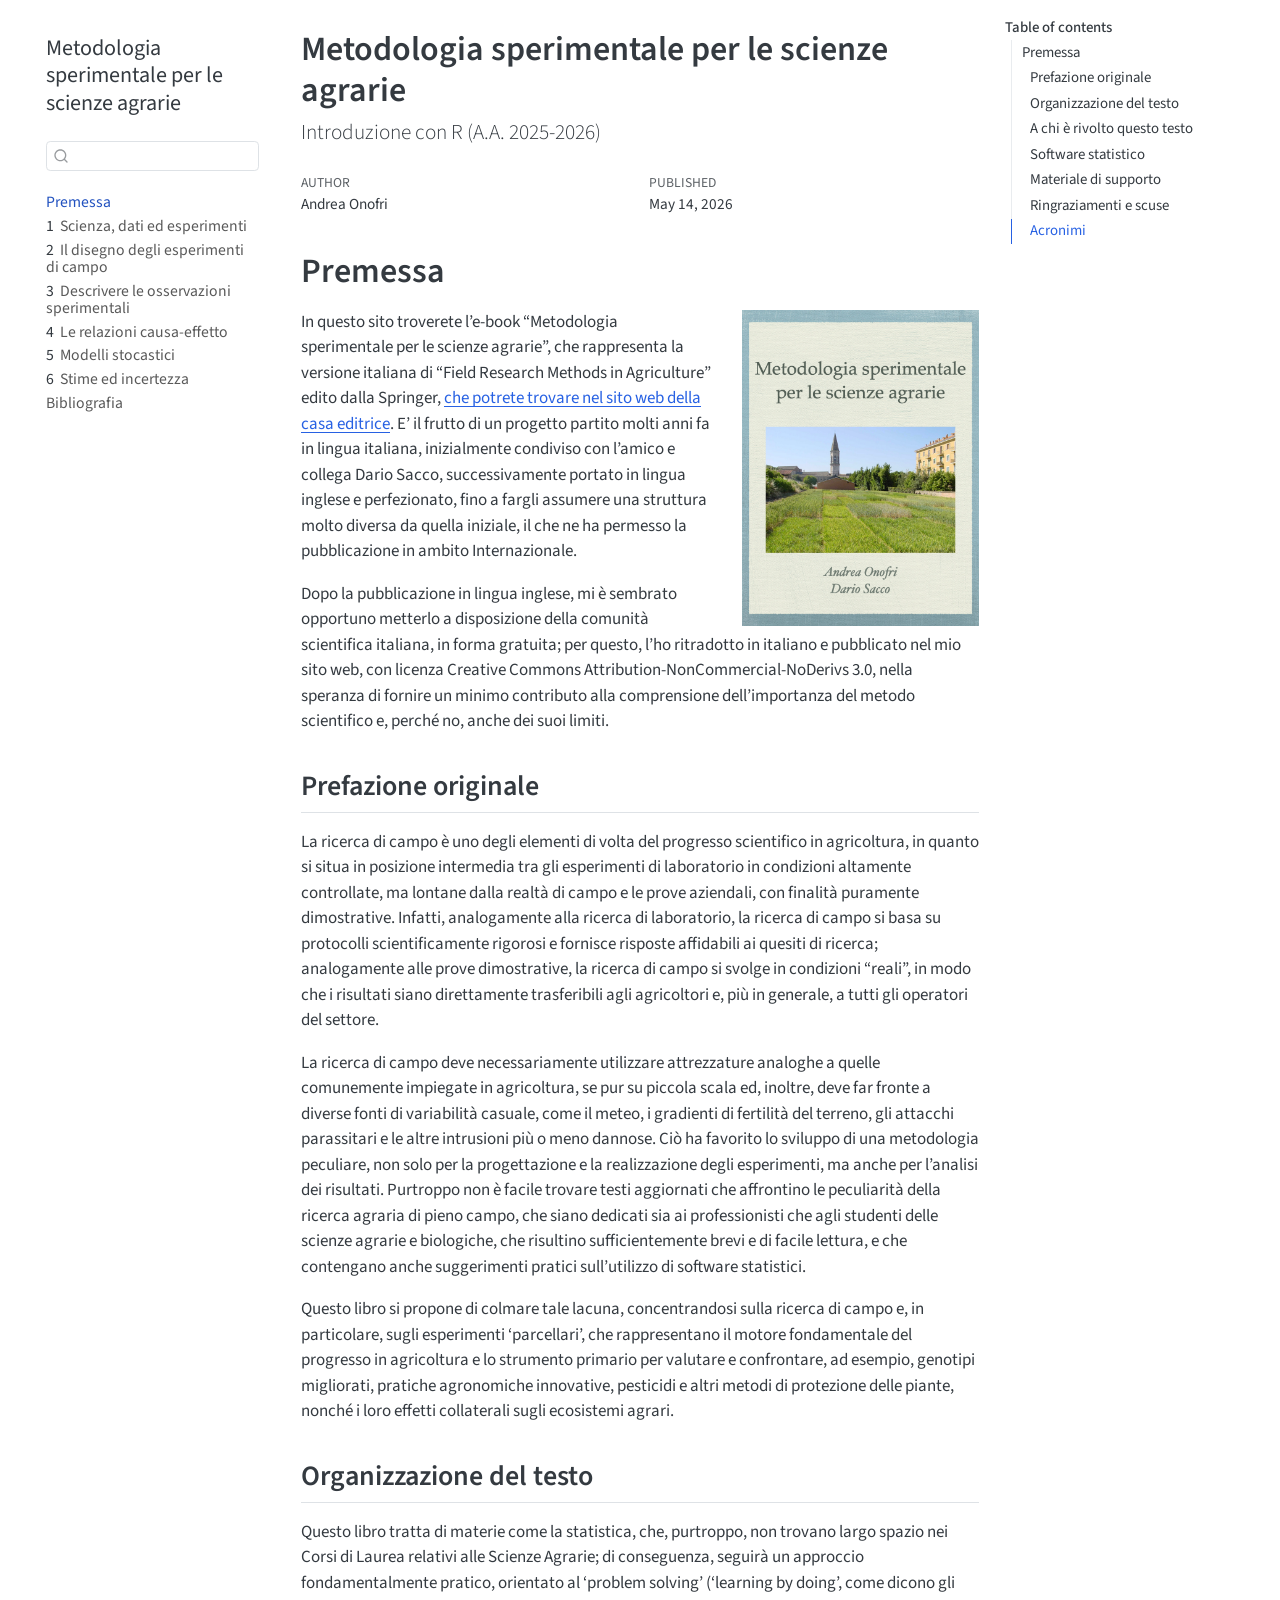
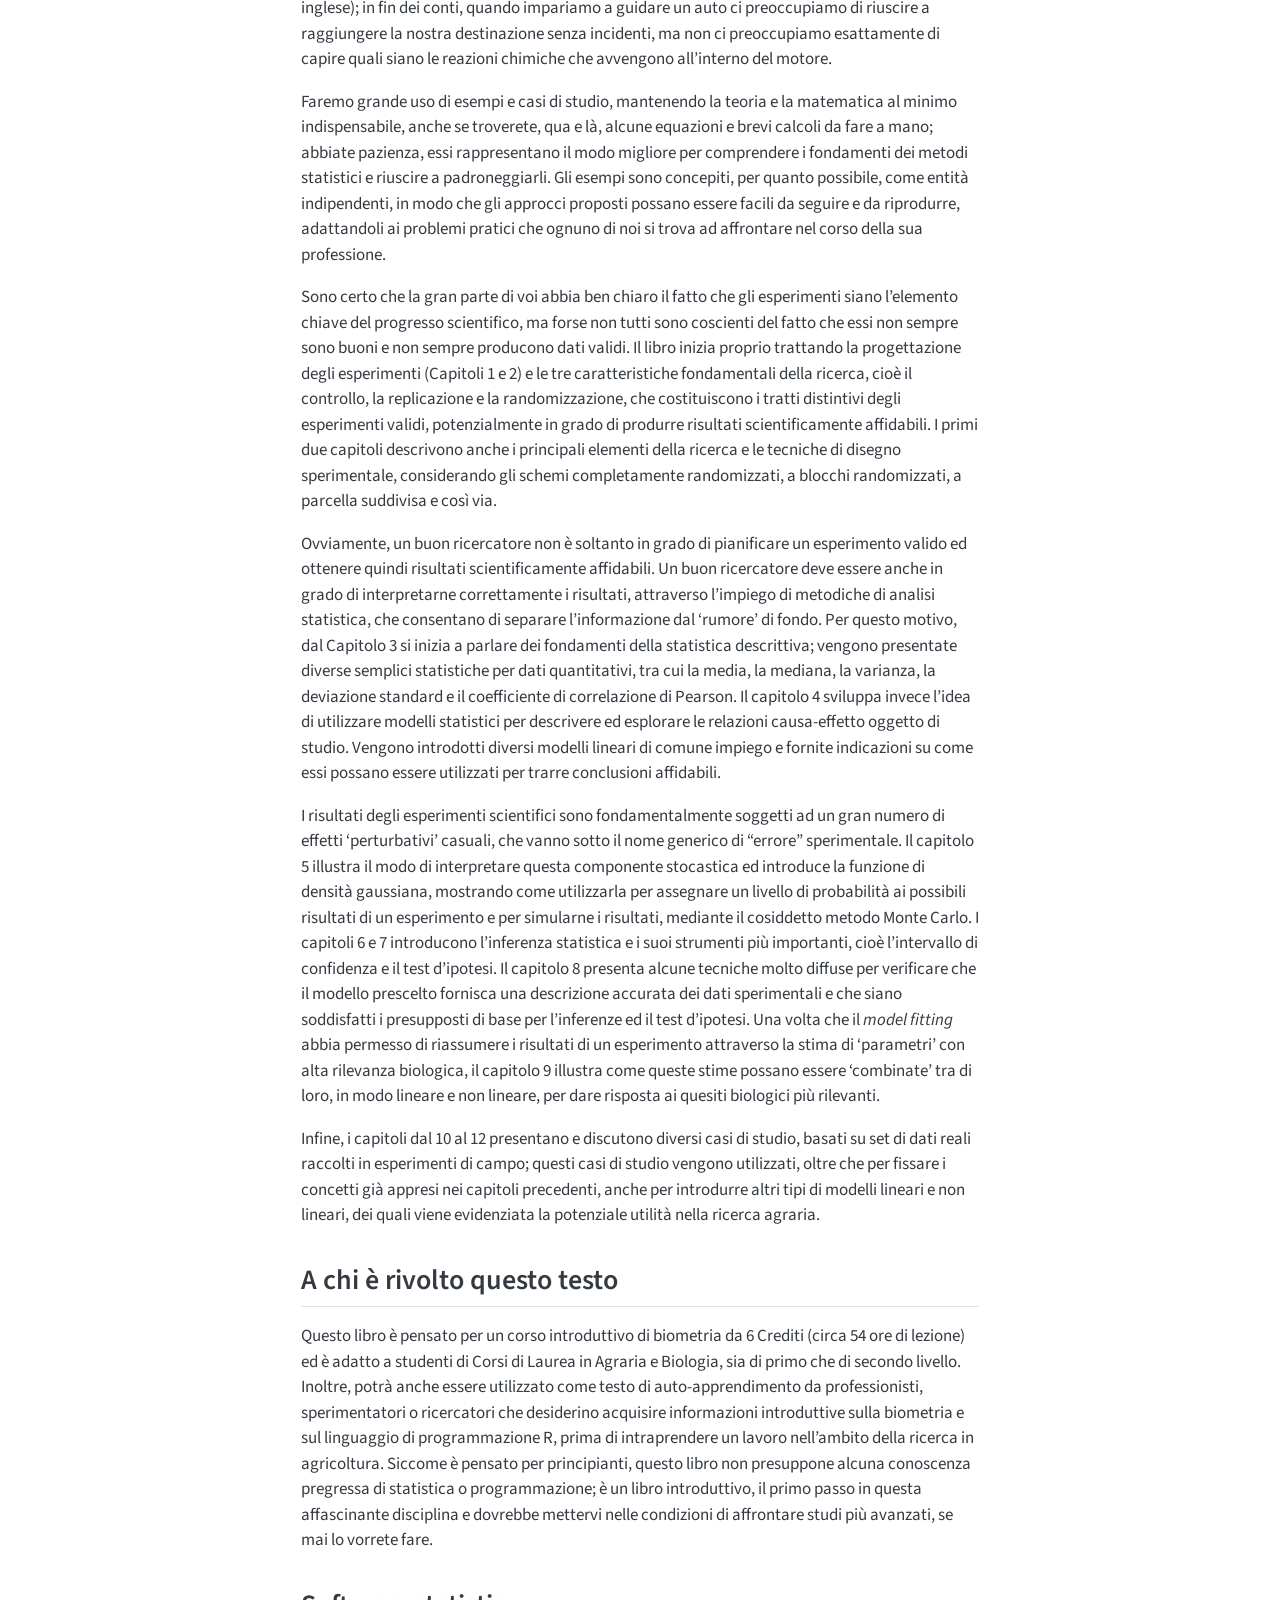
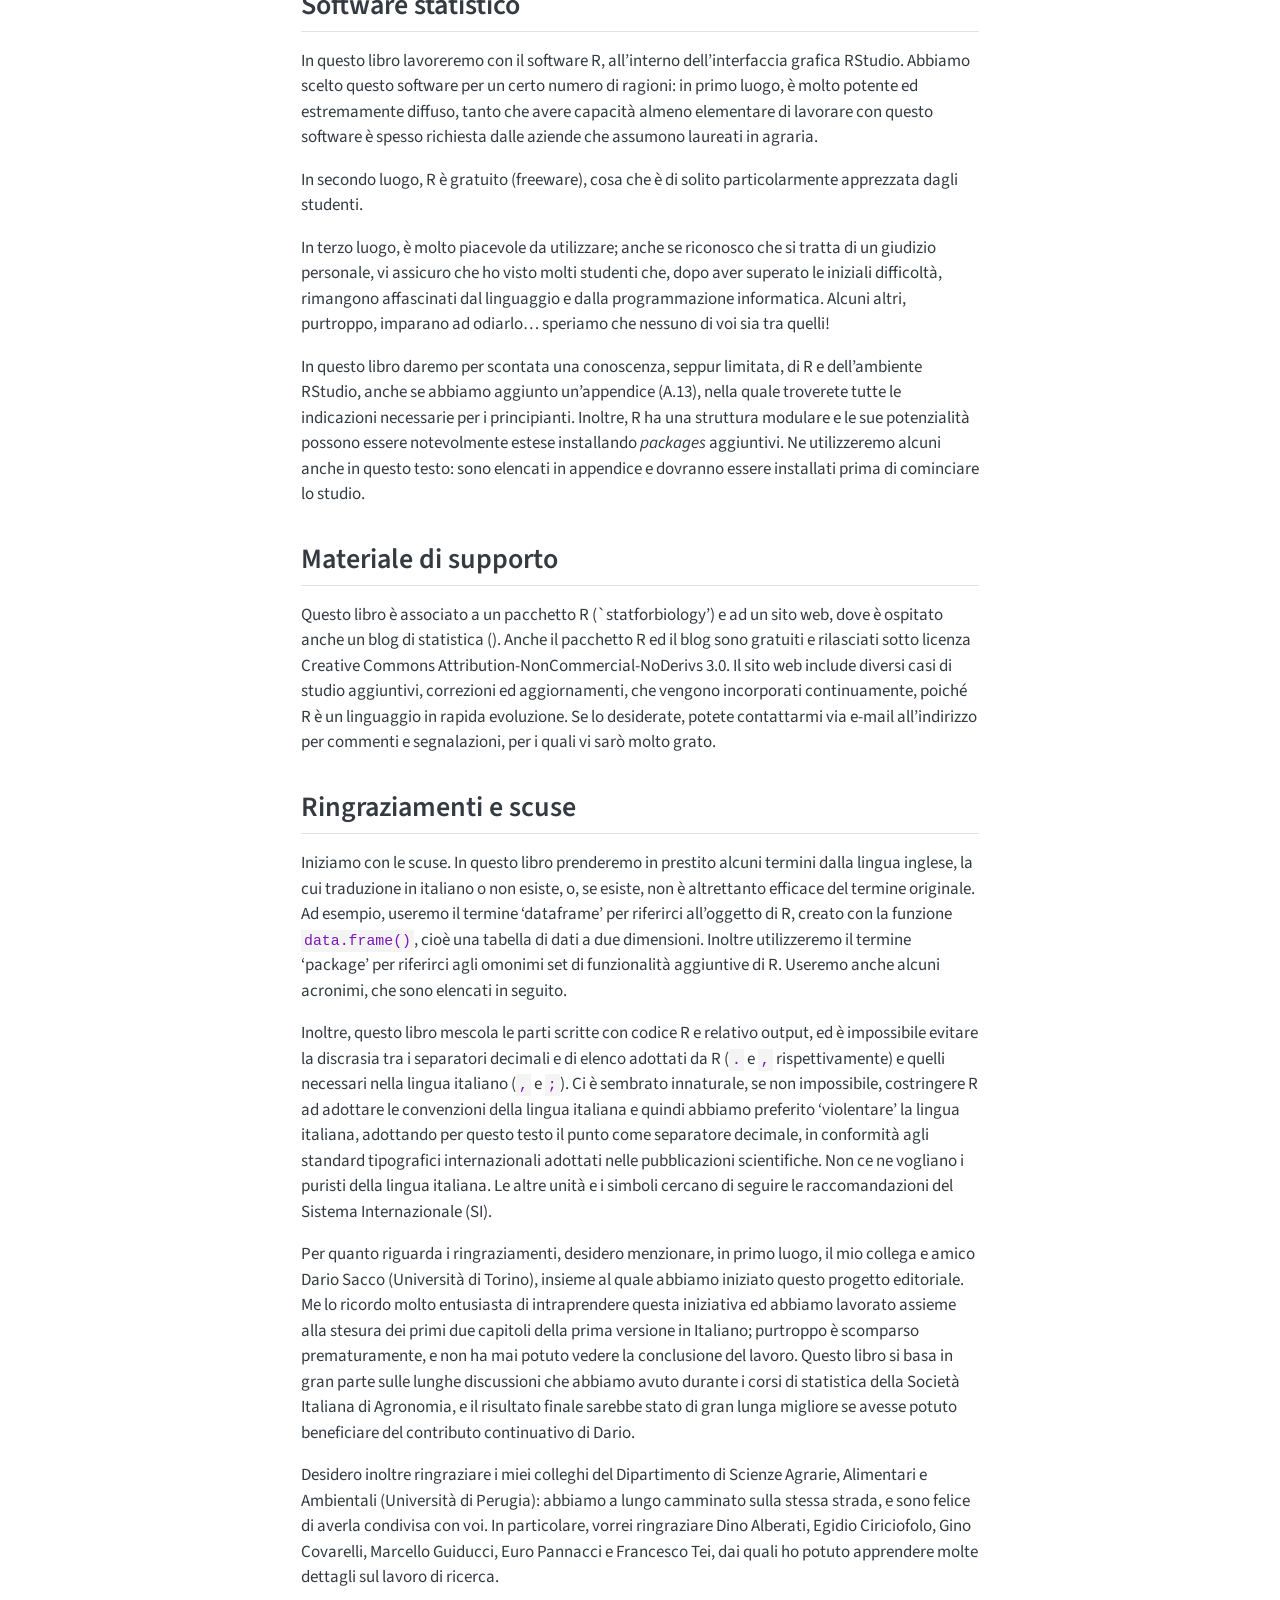
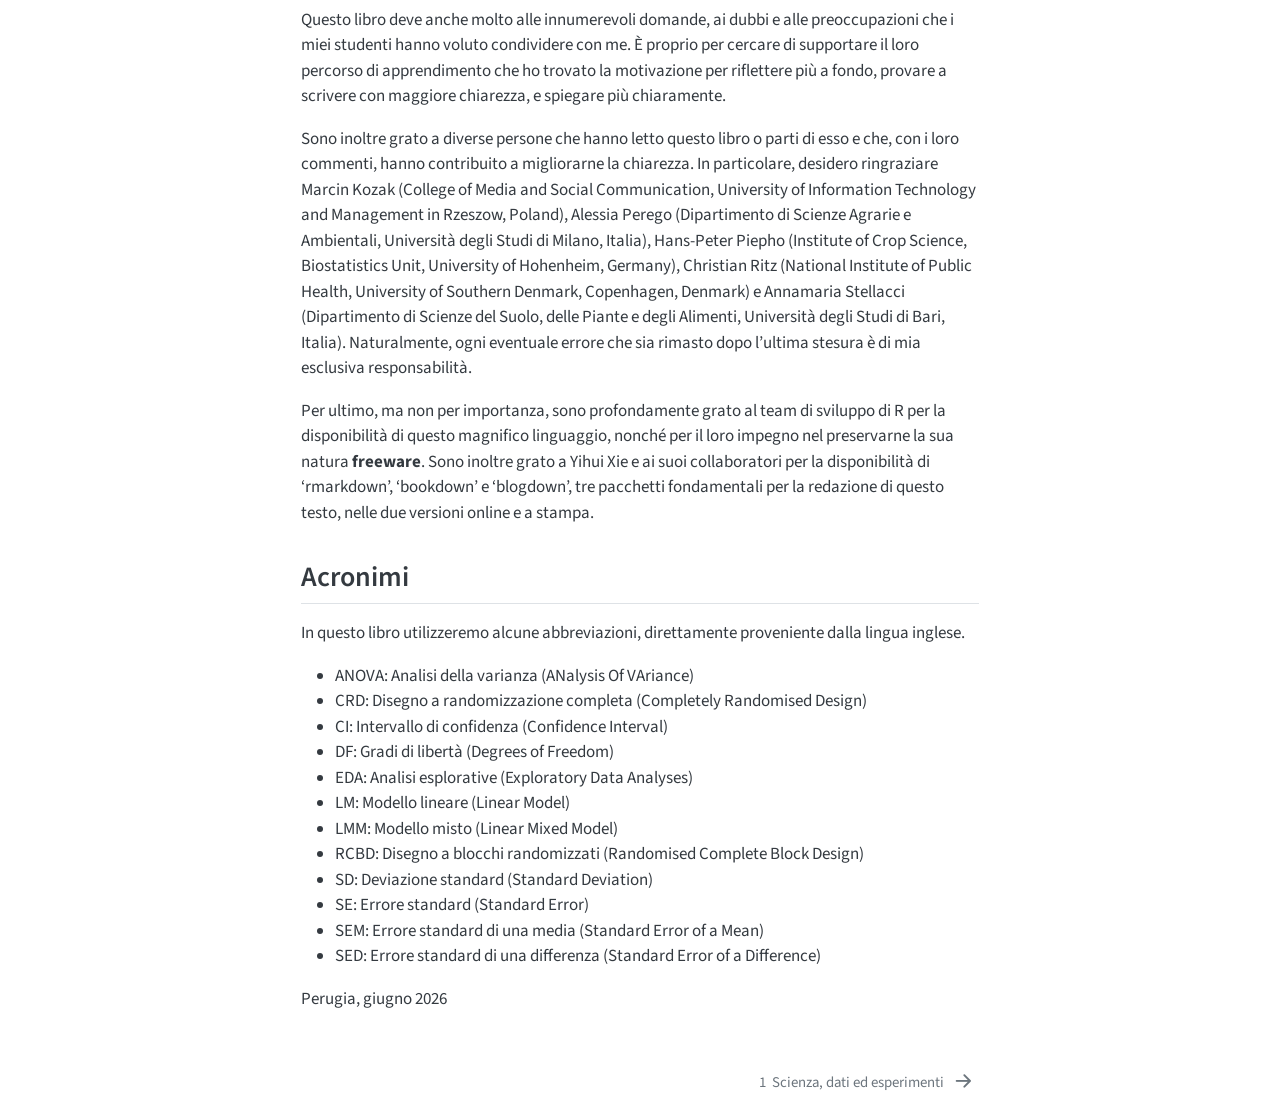
==== commit b85058df: "Update on 28/7" ====
--- a/_book/index.html
+++ b/_book/index.html
@@ -2,7 +2,7 @@
 <html xmlns="http://www.w3.org/1999/xhtml" lang="en" xml:lang="en"><head>
 
 <meta charset="utf-8">
-<meta name="generator" content="quarto-1.9.36">
+<meta name="generator" content="quarto-1.9.37">
 
 <meta name="viewport" content="width=device-width, initial-scale=1.0, user-scalable=yes">
 
@@ -42,7 +42,7 @@
 <script src="site_libs/quarto-html/tippy.umd.min.js"></script>
 <script src="site_libs/quarto-html/anchor.min.js"></script>
 <link href="site_libs/quarto-html/tippy.css" rel="stylesheet">
-<link href="site_libs/quarto-html/quarto-syntax-highlighting-845c23b38eaddc0f92fda52bfe77a8c8.css" rel="stylesheet" id="quarto-text-highlighting-styles">
+<link href="site_libs/quarto-html/quarto-syntax-highlighting-7f8f88aac4f3542376d5c11b86a4c14d.css" rel="stylesheet" id="quarto-text-highlighting-styles">
 <script src="site_libs/bootstrap/bootstrap.min.js"></script>
 <link href="site_libs/bootstrap/bootstrap-icons.css" rel="stylesheet">
 <link href="site_libs/bootstrap/bootstrap-3220129d1b0bfa0f6b9dc9ac11d00f8b.min.css" rel="stylesheet" append-hash="true" id="quarto-bootstrap" data-mode="light">
@@ -149,8 +149,14 @@
 </li>
         <li class="sidebar-item">
   <div class="sidebar-item-container"> 
+  <a href="./06-InferenzaStatistica.html" class="sidebar-item-text sidebar-link">
+ <span class="menu-text"><span class="chapter-number">6</span>&nbsp; <span class="chapter-title">Stime ed incertezza</span></span></a>
+  </div>
+</li>
+        <li class="sidebar-item">
+  <div class="sidebar-item-container"> 
   <a href="./references.html" class="sidebar-item-text sidebar-link">
- <span class="menu-text">References</span></a>
+ <span class="menu-text">Bibliografia</span></a>
   </div>
 </li>
     </ul>
--- a/_book/site_libs/quarto-html/quarto-syntax-highlighting-7f8f88aac4f3542376d5c11b86a4c14d.css
+++ b/_book/site_libs/quarto-html/quarto-syntax-highlighting-7f8f88aac4f3542376d5c11b86a4c14d.css
@@ -0,0 +1,236 @@
+/* quarto syntax highlight colors */
+:root {
+  --quarto-hl-ot-color: #003B4F;
+  --quarto-hl-at-color: #657422;
+  --quarto-hl-ss-color: #20794D;
+  --quarto-hl-an-color: #5E5E5E;
+  --quarto-hl-fu-color: #4758AB;
+  --quarto-hl-st-color: #20794D;
+  --quarto-hl-cf-color: #003B4F;
+  --quarto-hl-op-color: #5E5E5E;
+  --quarto-hl-er-color: #AD0000;
+  --quarto-hl-bn-color: #AD0000;
+  --quarto-hl-al-color: #AD0000;
+  --quarto-hl-va-color: #111111;
+  --quarto-hl-bu-color: inherit;
+  --quarto-hl-ex-color: inherit;
+  --quarto-hl-pp-color: #AD0000;
+  --quarto-hl-in-color: #5E5E5E;
+  --quarto-hl-vs-color: #20794D;
+  --quarto-hl-wa-color: #5E5E5E;
+  --quarto-hl-do-color: #5E5E5E;
+  --quarto-hl-im-color: #00769E;
+  --quarto-hl-ch-color: #20794D;
+  --quarto-hl-dt-color: #AD0000;
+  --quarto-hl-fl-color: #AD0000;
+  --quarto-hl-co-color: #5E5E5E;
+  --quarto-hl-cv-color: #5E5E5E;
+  --quarto-hl-cn-color: #8f5902;
+  --quarto-hl-sc-color: #5E5E5E;
+  --quarto-hl-dv-color: #AD0000;
+  --quarto-hl-kw-color: #003B4F;
+}
+
+/* other quarto variables */
+:root {
+  --quarto-font-monospace: SFMono-Regular, Menlo, Monaco, Consolas, "Liberation Mono", "Courier New", monospace;
+}
+
+/* syntax highlight based on Pandoc's rules */
+pre > code.sourceCode > span {
+  color: #003B4F;
+}
+
+code.sourceCode > span {
+  color: #003B4F;
+}
+
+div.sourceCode,
+div.sourceCode pre.sourceCode {
+  color: #003B4F;
+}
+
+/* Normal */
+code span {
+  color: #003B4F;
+}
+
+/* Alert */
+code span.al {
+  color: #AD0000;
+  font-style: inherit;
+}
+
+/* Annotation */
+code span.an {
+  color: #5E5E5E;
+  font-style: inherit;
+}
+
+/* Attribute */
+code span.at {
+  color: #657422;
+  font-style: inherit;
+}
+
+/* BaseN */
+code span.bn {
+  color: #AD0000;
+  font-style: inherit;
+}
+
+/* BuiltIn */
+code span.bu {
+  font-style: inherit;
+}
+
+/* ControlFlow */
+code span.cf {
+  color: #003B4F;
+  font-weight: bold;
+  font-style: inherit;
+}
+
+/* Char */
+code span.ch {
+  color: #20794D;
+  font-style: inherit;
+}
+
+/* Constant */
+code span.cn {
+  color: #8f5902;
+  font-style: inherit;
+}
+
+/* Comment */
+code span.co {
+  color: #5E5E5E;
+  font-style: inherit;
+}
+
+/* CommentVar */
+code span.cv {
+  color: #5E5E5E;
+  font-style: italic;
+}
+
+/* Documentation */
+code span.do {
+  color: #5E5E5E;
+  font-style: italic;
+}
+
+/* DataType */
+code span.dt {
+  color: #AD0000;
+  font-style: inherit;
+}
+
+/* DecVal */
+code span.dv {
+  color: #AD0000;
+  font-style: inherit;
+}
+
+/* Error */
+code span.er {
+  color: #AD0000;
+  font-style: inherit;
+}
+
+/* Extension */
+code span.ex {
+  font-style: inherit;
+}
+
+/* Float */
+code span.fl {
+  color: #AD0000;
+  font-style: inherit;
+}
+
+/* Function */
+code span.fu {
+  color: #4758AB;
+  font-style: inherit;
+}
+
+/* Import */
+code span.im {
+  color: #00769E;
+  font-style: inherit;
+}
+
+/* Information */
+code span.in {
+  color: #5E5E5E;
+  font-style: inherit;
+}
+
+/* Keyword */
+code span.kw {
+  color: #003B4F;
+  font-weight: bold;
+  font-style: inherit;
+}
+
+/* Operator */
+code span.op {
+  color: #5E5E5E;
+  font-style: inherit;
+}
+
+/* Other */
+code span.ot {
+  color: #003B4F;
+  font-style: inherit;
+}
+
+/* Preprocessor */
+code span.pp {
+  color: #AD0000;
+  font-style: inherit;
+}
+
+/* SpecialChar */
+code span.sc {
+  color: #5E5E5E;
+  font-style: inherit;
+}
+
+/* SpecialString */
+code span.ss {
+  color: #20794D;
+  font-style: inherit;
+}
+
+/* String */
+code span.st {
+  color: #20794D;
+  font-style: inherit;
+}
+
+/* Variable */
+code span.va {
+  color: #111111;
+  font-style: inherit;
+}
+
+/* VerbatimString */
+code span.vs {
+  color: #20794D;
+  font-style: inherit;
+}
+
+/* Warning */
+code span.wa {
+  color: #5E5E5E;
+  font-style: italic;
+}
+
+.prevent-inlining {
+  content: "</";
+}
+
+/*# sourceMappingURL=789ad8cd35626ba772517505b42a116e.css.map */
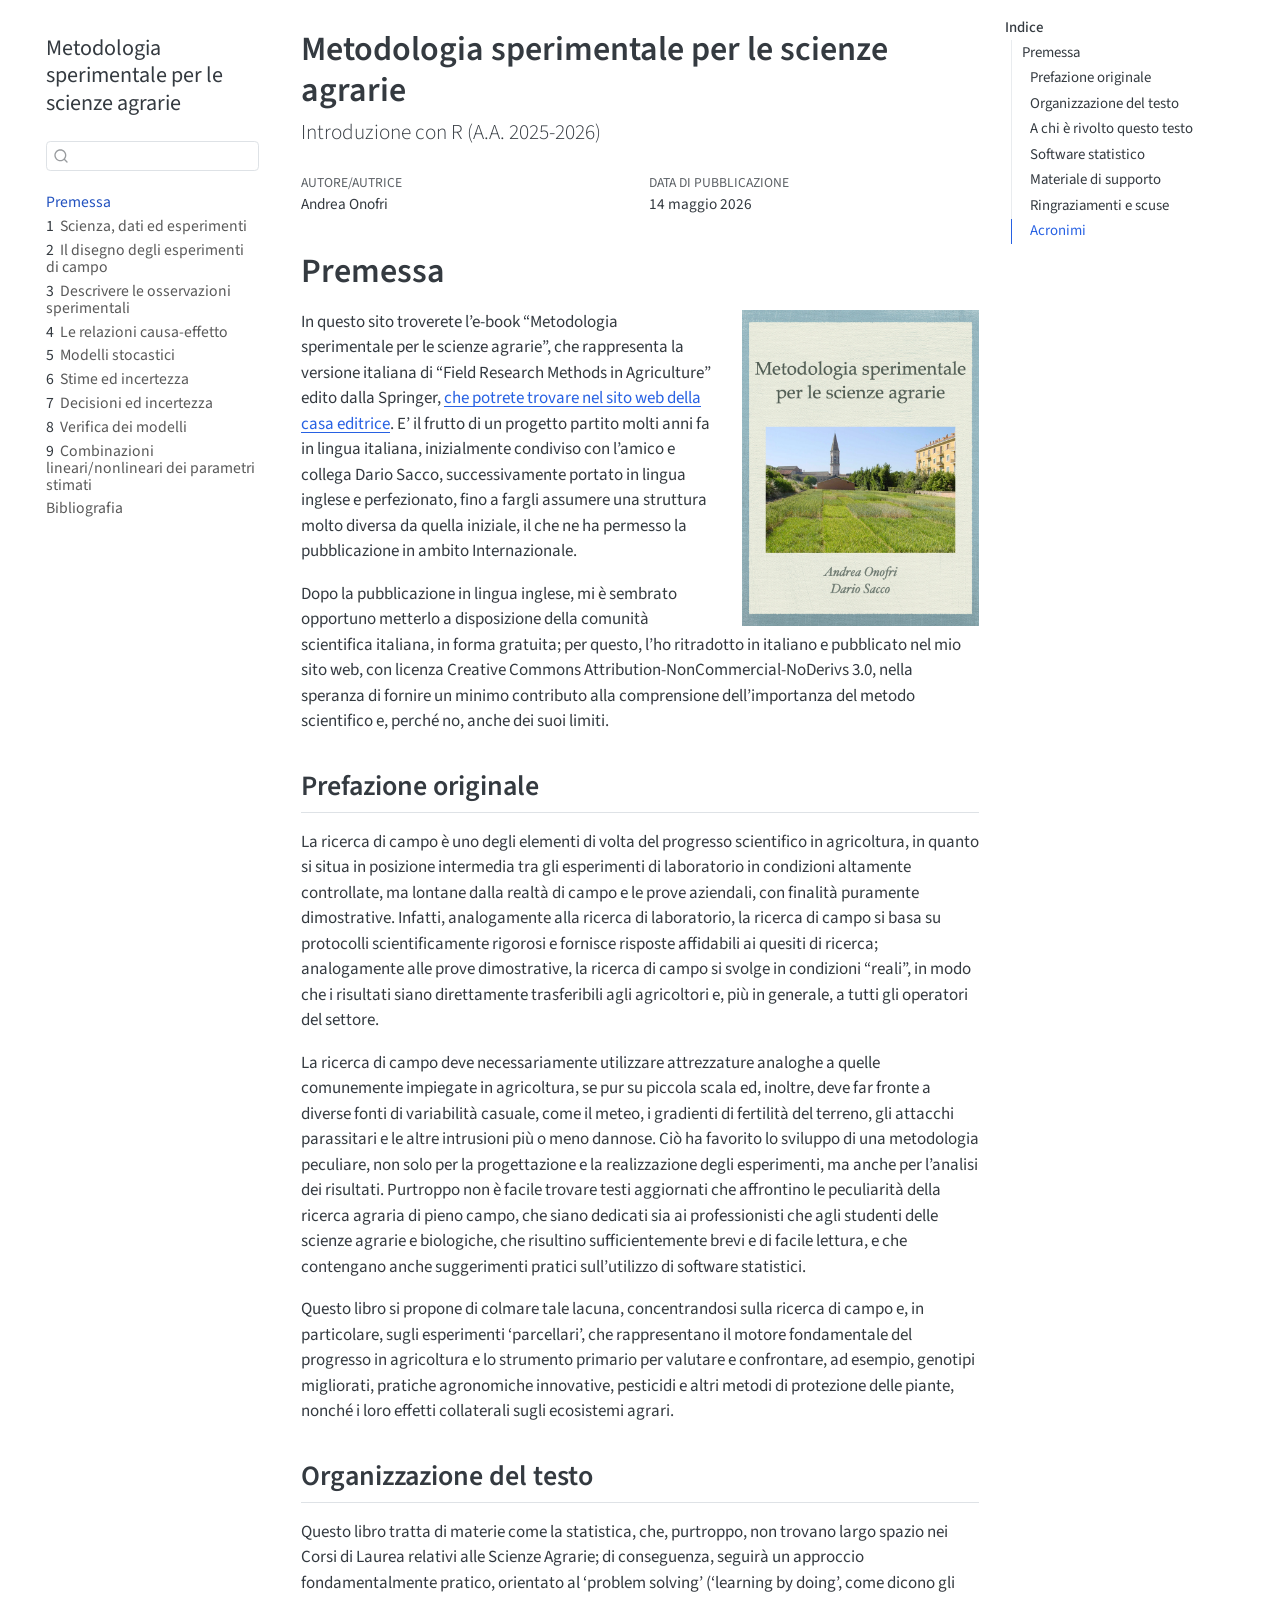
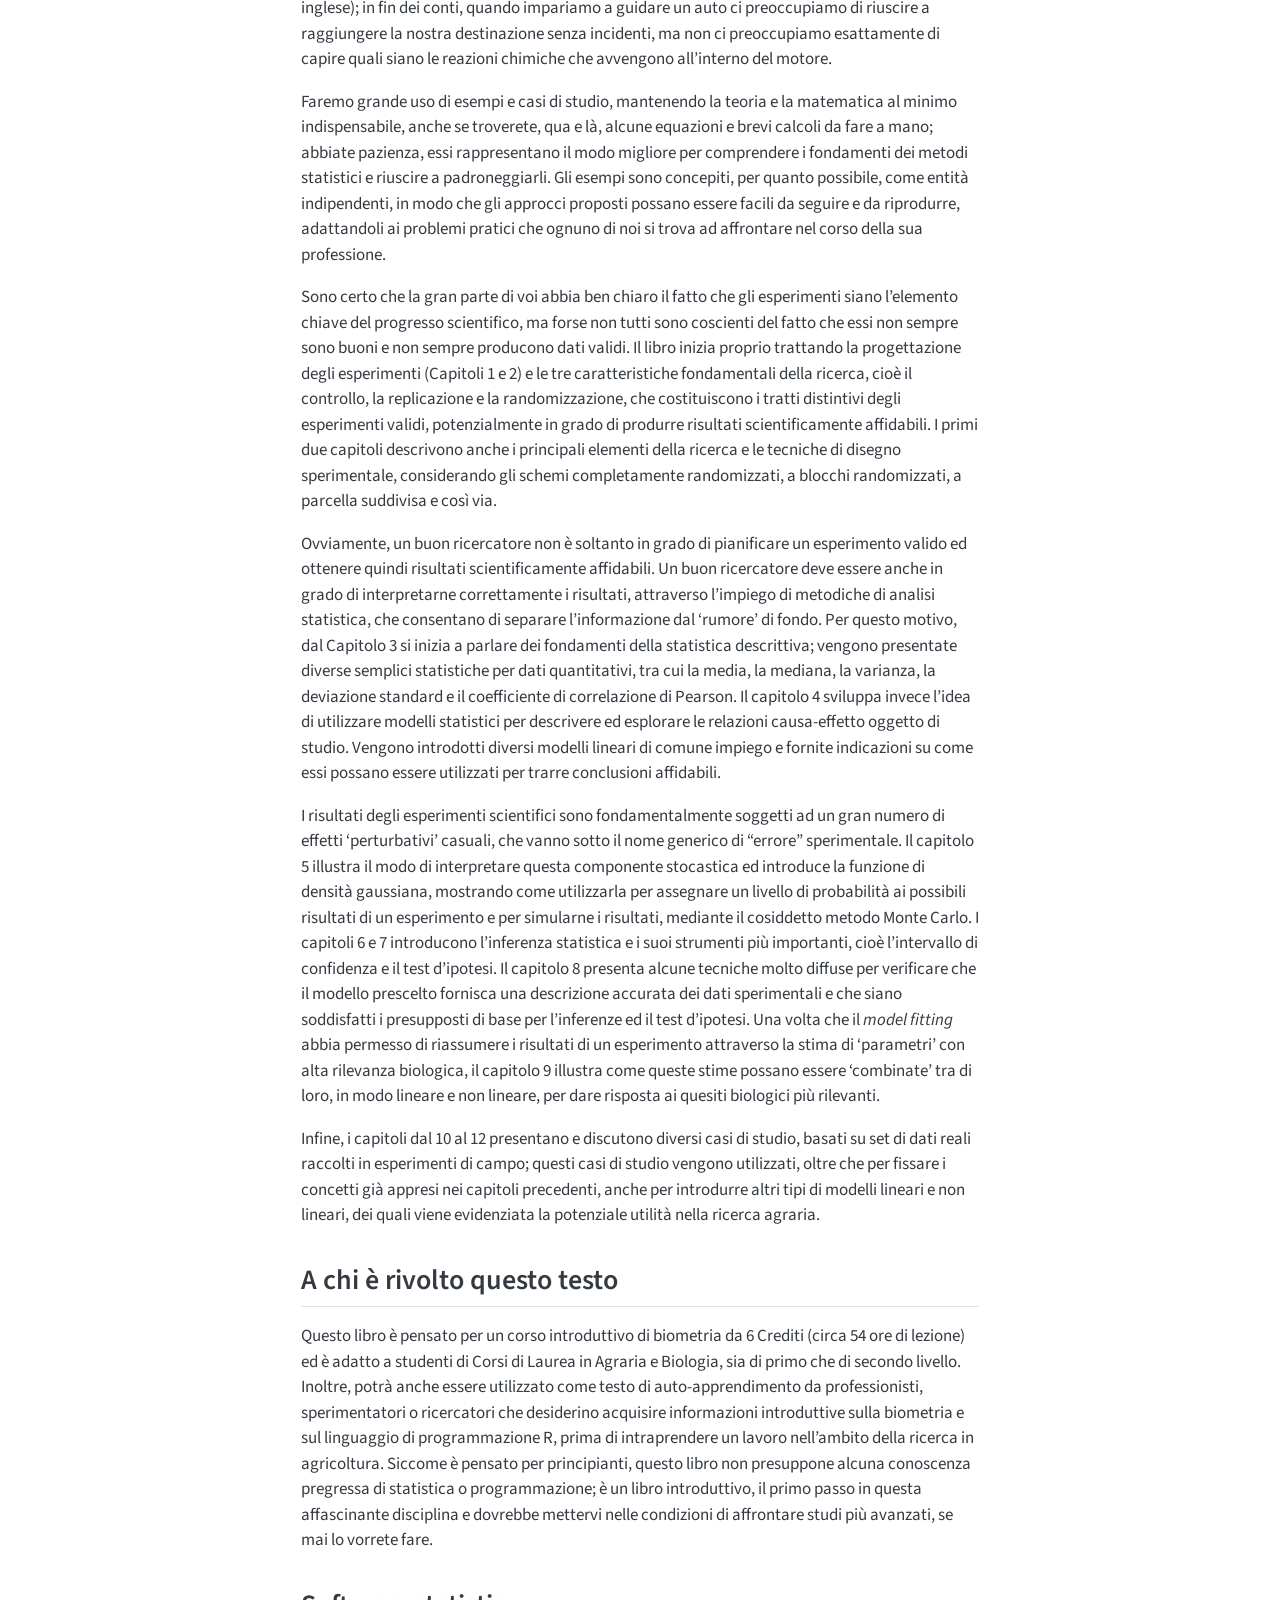
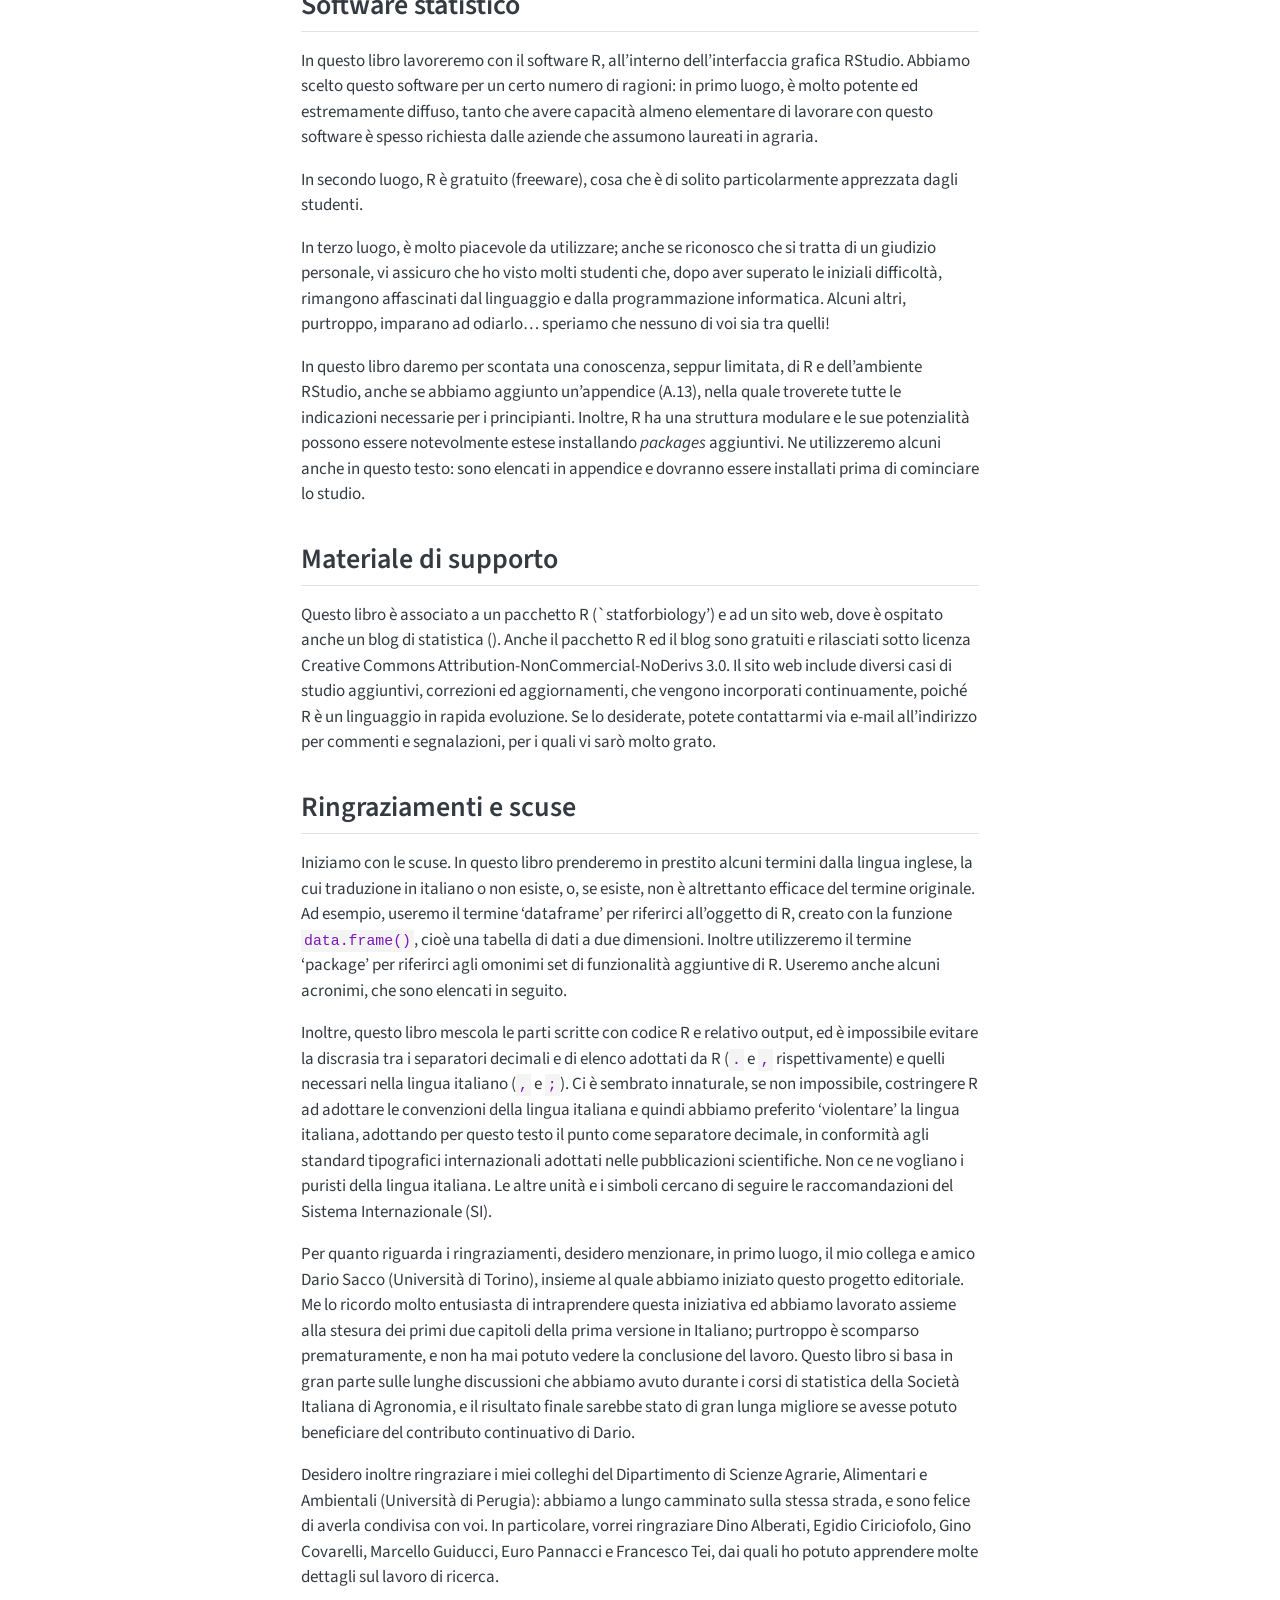
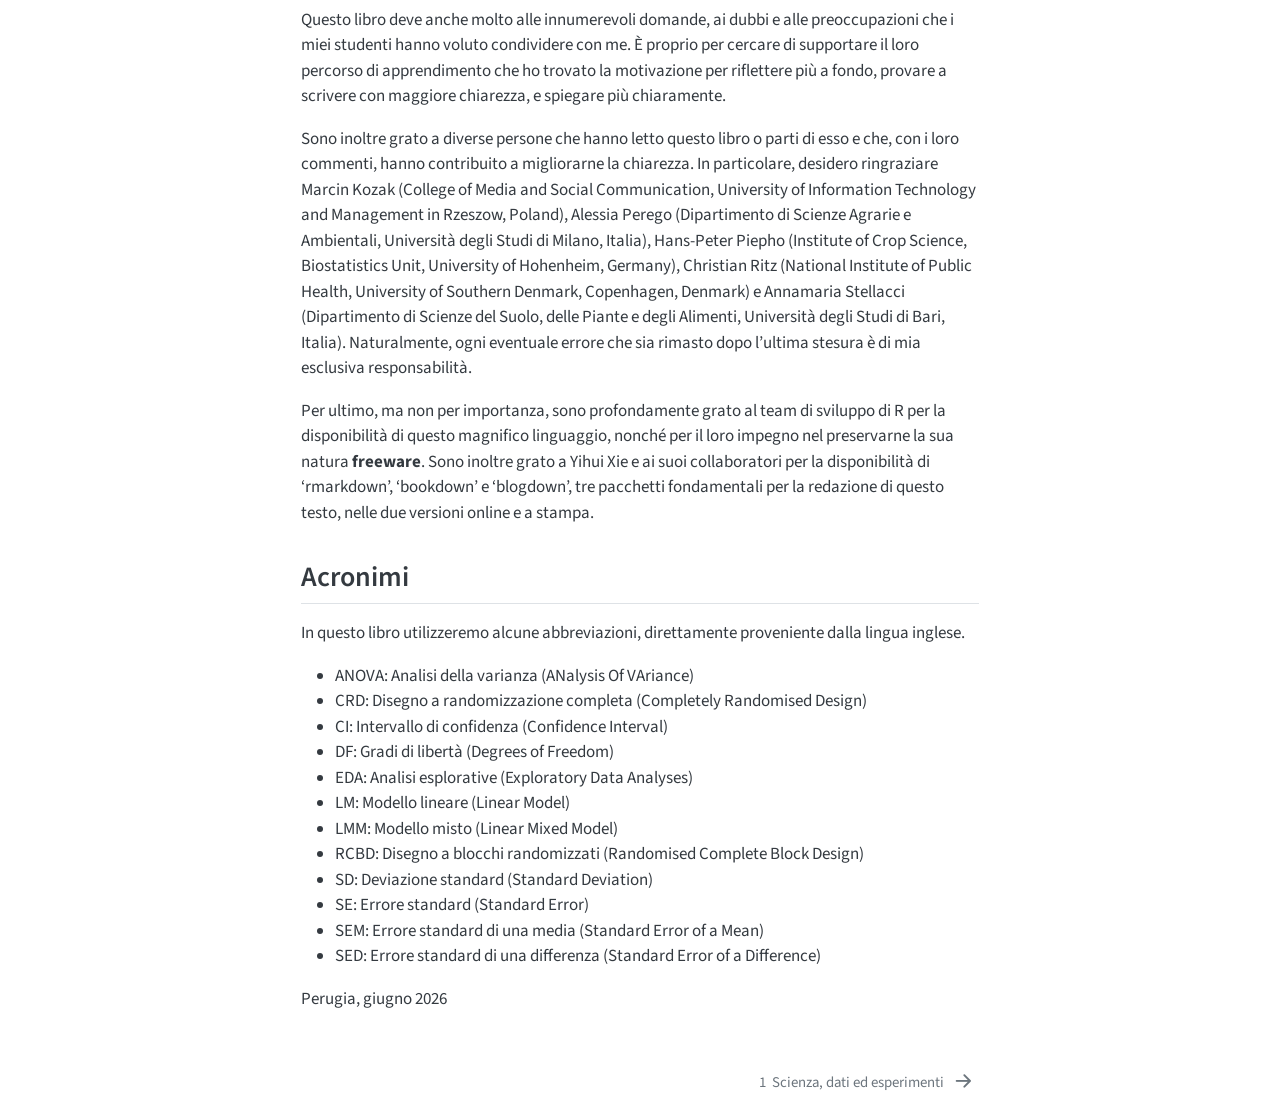
==== commit 41c6dd7e: "Chapter 9" ====
--- a/_book/index.html
+++ b/_book/index.html
@@ -1,5 +1,5 @@
 <!DOCTYPE html>
-<html xmlns="http://www.w3.org/1999/xhtml" lang="en" xml:lang="en"><head>
+<html xmlns="http://www.w3.org/1999/xhtml" lang="it" xml:lang="it"><head>
 
 <meta charset="utf-8">
 <meta name="generator" content="quarto-1.9.37">
@@ -7,7 +7,6 @@
 <meta name="viewport" content="width=device-width, initial-scale=1.0, user-scalable=yes">
 
 <meta name="author" content="Andrea Onofri">
-<meta name="dcterms.date" content="2026-05-14">
 
 <title>Metodologia sperimentale per le scienze agrarie</title>
 <style>
@@ -60,17 +59,17 @@
   ],
   "show-item-context": false,
   "language": {
-    "search-no-results-text": "No results",
-    "search-matching-documents-text": "matching documents",
-    "search-copy-link-title": "Copy link to search",
-    "search-hide-matches-text": "Hide additional matches",
-    "search-more-match-text": "more match in this document",
-    "search-more-matches-text": "more matches in this document",
-    "search-clear-button-title": "Clear",
+    "search-no-results-text": "Nessun risultato",
+    "search-matching-documents-text": "documenti trovati",
+    "search-copy-link-title": "Copiare il link nella ricerca",
+    "search-hide-matches-text": "Nascondere i risultati aggiuntivi",
+    "search-more-match-text": "ci sono altri risultati in questo documento",
+    "search-more-matches-text": "ulteriori risultati in questo documento",
+    "search-clear-button-title": "Pulire",
     "search-text-placeholder": "",
-    "search-detached-cancel-button-title": "Cancel",
-    "search-submit-button-title": "Submit",
-    "search-label": "Search"
+    "search-detached-cancel-button-title": "Cancellare",
+    "search-submit-button-title": "Inviare",
+    "search-label": "Ricerca"
   }
 }</script>
 
@@ -83,13 +82,13 @@
   <header id="quarto-header" class="headroom fixed-top">
   <nav class="quarto-secondary-nav">
     <div class="container-fluid d-flex">
-      <button type="button" class="quarto-btn-toggle btn" data-bs-toggle="collapse" role="button" data-bs-target=".quarto-sidebar-collapse-item" aria-controls="quarto-sidebar" aria-expanded="false" aria-label="Toggle sidebar navigation" onclick="if (window.quartoToggleHeadroom) { window.quartoToggleHeadroom(); }">
+      <button type="button" class="quarto-btn-toggle btn" data-bs-toggle="collapse" role="button" data-bs-target=".quarto-sidebar-collapse-item" aria-controls="quarto-sidebar" aria-expanded="false" aria-label="Attiva/disattiva la barra laterale" onclick="if (window.quartoToggleHeadroom) { window.quartoToggleHeadroom(); }">
         <i class="bi bi-layout-text-sidebar-reverse"></i>
       </button>
         <nav class="quarto-page-breadcrumbs" aria-label="breadcrumb"><ol class="breadcrumb"><li class="breadcrumb-item"><a href="./index.html">Premessa</a></li></ol></nav>
-        <a class="flex-grow-1" role="navigation" data-bs-toggle="collapse" data-bs-target=".quarto-sidebar-collapse-item" aria-controls="quarto-sidebar" aria-expanded="false" aria-label="Toggle sidebar navigation" onclick="if (window.quartoToggleHeadroom) { window.quartoToggleHeadroom(); }">      
+        <a class="flex-grow-1" role="navigation" data-bs-toggle="collapse" data-bs-target=".quarto-sidebar-collapse-item" aria-controls="quarto-sidebar" aria-expanded="false" aria-label="Attiva/disattiva la barra laterale" onclick="if (window.quartoToggleHeadroom) { window.quartoToggleHeadroom(); }">      
         </a>
-      <button type="button" class="btn quarto-search-button" aria-label="Search" onclick="window.quartoOpenSearch();">
+      <button type="button" class="btn quarto-search-button" aria-label="Ricerca" onclick="window.quartoOpenSearch();">
         <i class="bi bi-search"></i>
       </button>
     </div>
@@ -106,7 +105,7 @@
       </div>
         <div class="mt-2 flex-shrink-0 align-items-center">
         <div class="sidebar-search">
-        <div id="quarto-search" class="" title="Search"></div>
+        <div id="quarto-search" class="" title="Ricerca"></div>
         </div>
         </div>
     <div class="sidebar-menu-container"> 
@@ -151,6 +150,24 @@
   <div class="sidebar-item-container"> 
   <a href="./06-InferenzaStatistica.html" class="sidebar-item-text sidebar-link">
  <span class="menu-text"><span class="chapter-number">6</span>&nbsp; <span class="chapter-title">Stime ed incertezza</span></span></a>
+  </div>
+</li>
+        <li class="sidebar-item">
+  <div class="sidebar-item-container"> 
+  <a href="./07-TestIpotesi.html" class="sidebar-item-text sidebar-link">
+ <span class="menu-text"><span class="chapter-number">7</span>&nbsp; <span class="chapter-title">Decisioni ed incertezza</span></span></a>
+  </div>
+</li>
+        <li class="sidebar-item">
+  <div class="sidebar-item-container"> 
+  <a href="./08-AssunzioniBase.html" class="sidebar-item-text sidebar-link">
+ <span class="menu-text"><span class="chapter-number">8</span>&nbsp; <span class="chapter-title">Verifica dei modelli</span></span></a>
+  </div>
+</li>
+        <li class="sidebar-item">
+  <div class="sidebar-item-container"> 
+  <a href="./09-ConfrontoMultiplo.html" class="sidebar-item-text sidebar-link">
+ <span class="menu-text"><span class="chapter-number">9</span>&nbsp; <span class="chapter-title">Combinazioni lineari/nonlineari dei parametri stimati</span></span></a>
   </div>
 </li>
         <li class="sidebar-item">
@@ -166,7 +183,7 @@
 <!-- margin-sidebar -->
     <div id="quarto-margin-sidebar" class="sidebar margin-sidebar">
         <nav id="TOC" role="doc-toc" class="toc-active">
-    <h2 id="toc-title">Table of contents</h2>
+    <h2 id="toc-title">Indice</h2>
    
   <ul>
   <li><a href="#premessa" id="toc-premessa" class="nav-link active" data-scroll-target="#premessa">Premessa</a>
@@ -196,16 +213,16 @@
 <div class="quarto-title-meta">
 
     <div>
-    <div class="quarto-title-meta-heading">Author</div>
+    <div class="quarto-title-meta-heading">Autore/Autrice</div>
     <div class="quarto-title-meta-contents">
              <p>Andrea Onofri </p>
           </div>
   </div>
     
     <div>
-    <div class="quarto-title-meta-heading">Published</div>
+    <div class="quarto-title-meta-heading">Data di Pubblicazione</div>
     <div class="quarto-title-meta-contents">
-      <p class="date">May 14, 2026</p>
+      <p class="date">14 maggio 2026</p>
     </div>
   </div>
   
@@ -312,12 +329,12 @@
       // flash "checked"
       button.classList.add('code-copy-button-checked');
       var currentTitle = button.getAttribute("title");
-      button.setAttribute("title", "Copied!");
+      button.setAttribute("title", "Copiato!");
       let tooltip;
       if (window.bootstrap) {
         button.setAttribute("data-bs-toggle", "tooltip");
         button.setAttribute("data-bs-placement", "left");
-        button.setAttribute("data-bs-title", "Copied!");
+        button.setAttribute("data-bs-title", "Copiato!");
         tooltip = new bootstrap.Tooltip(button, 
           { trigger: "manual", 
             customClass: "code-copy-button-tooltip",
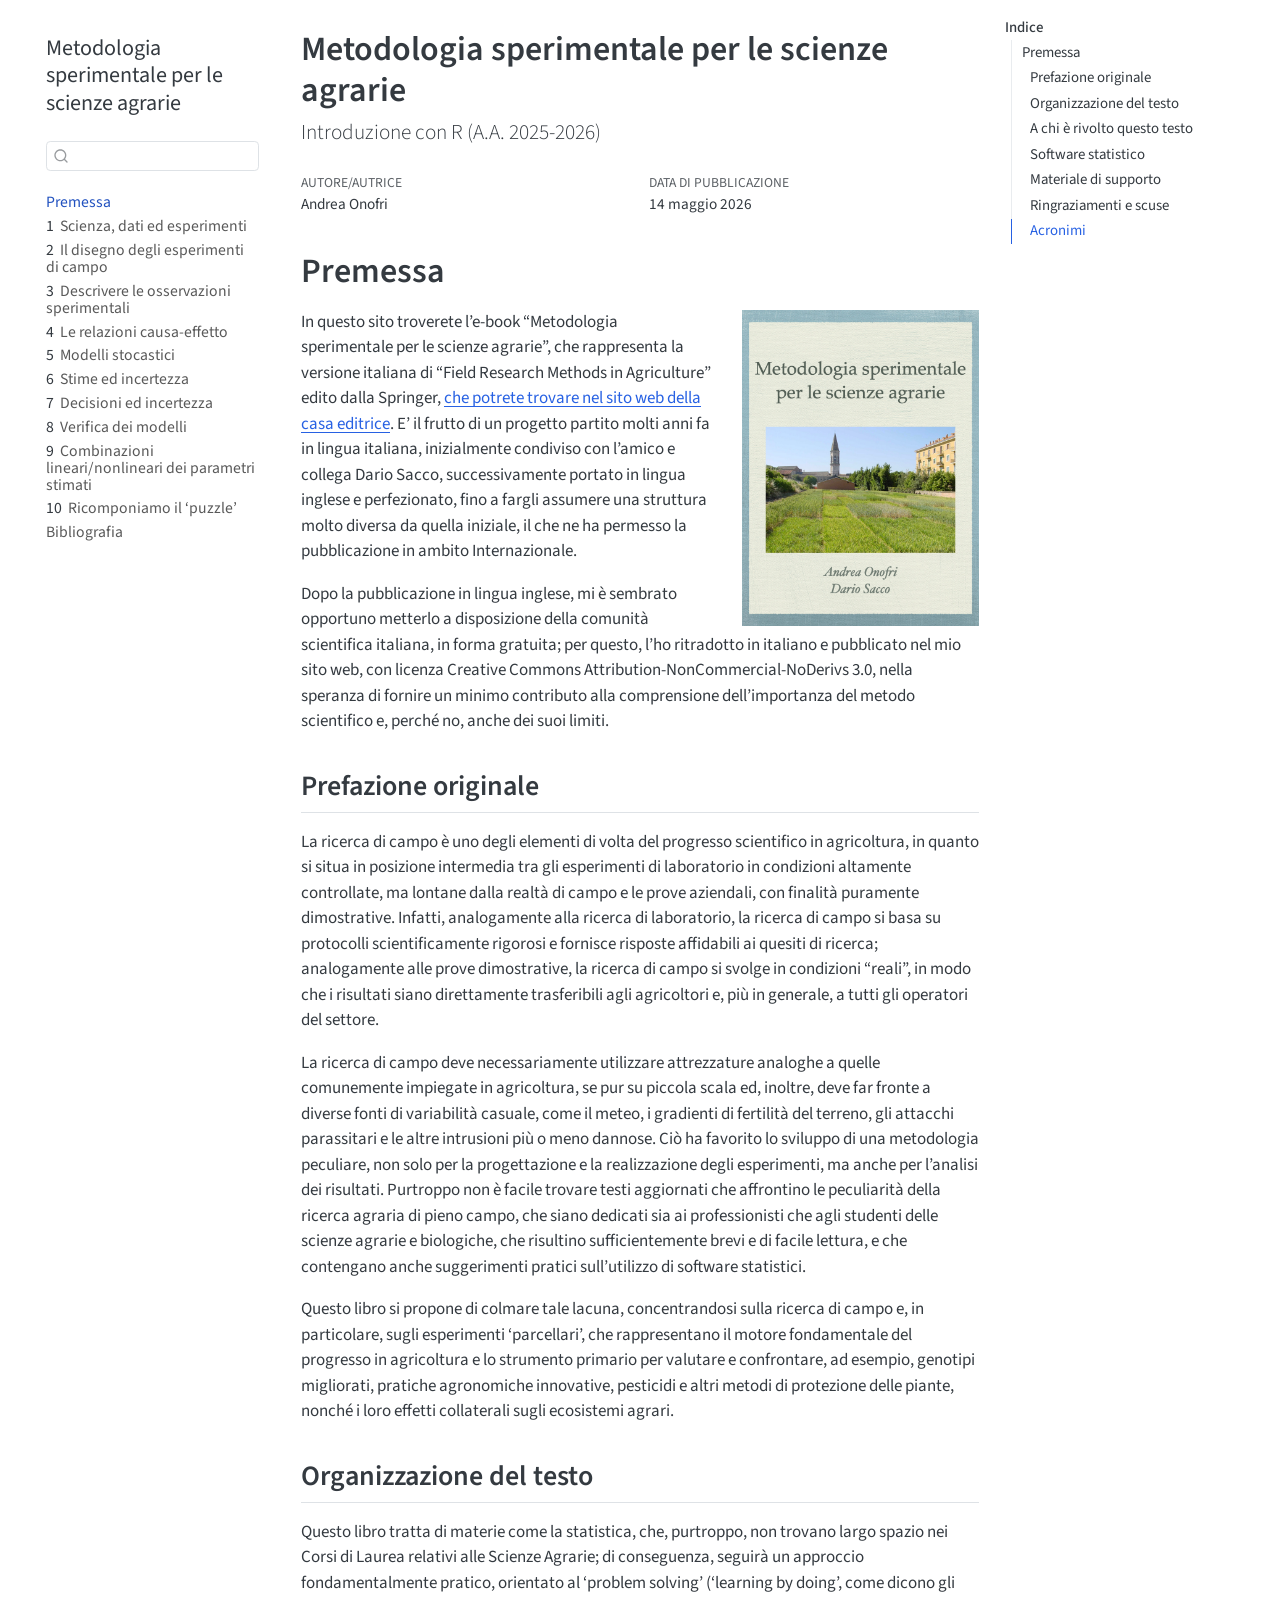
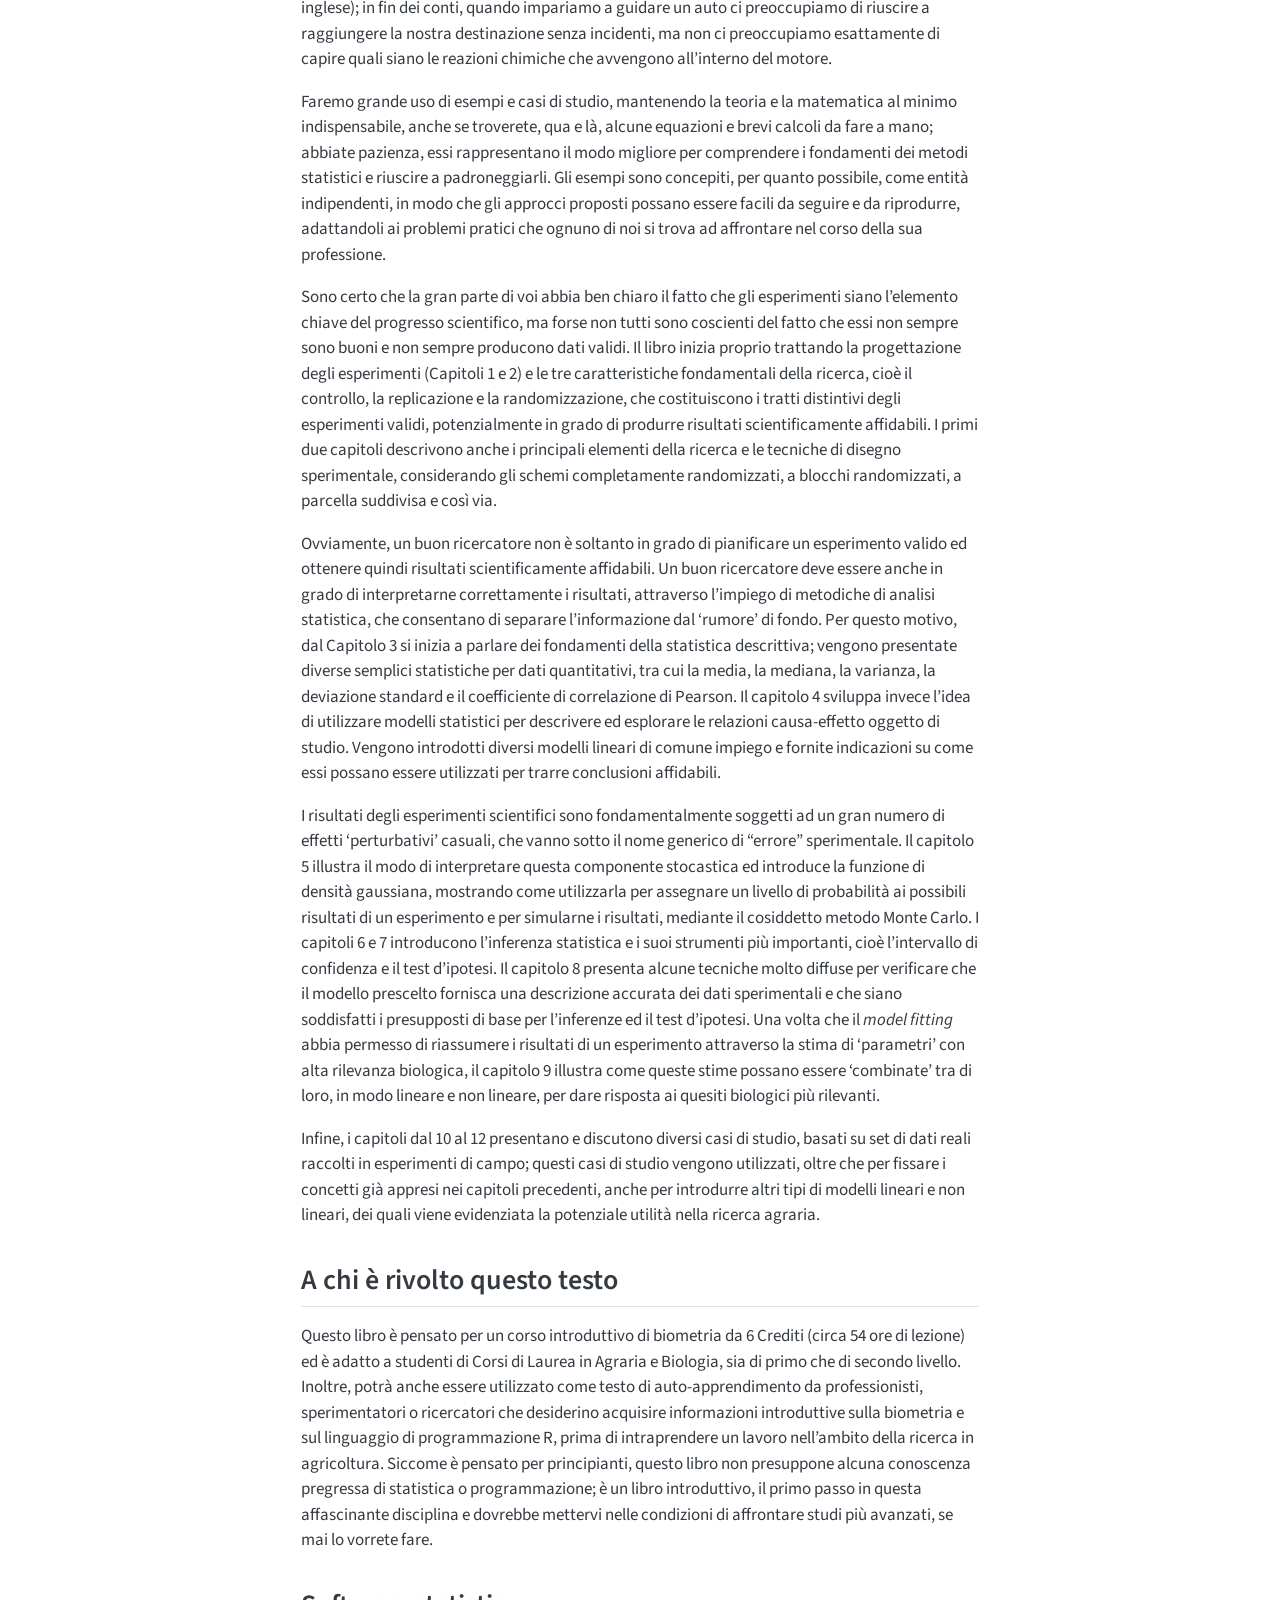
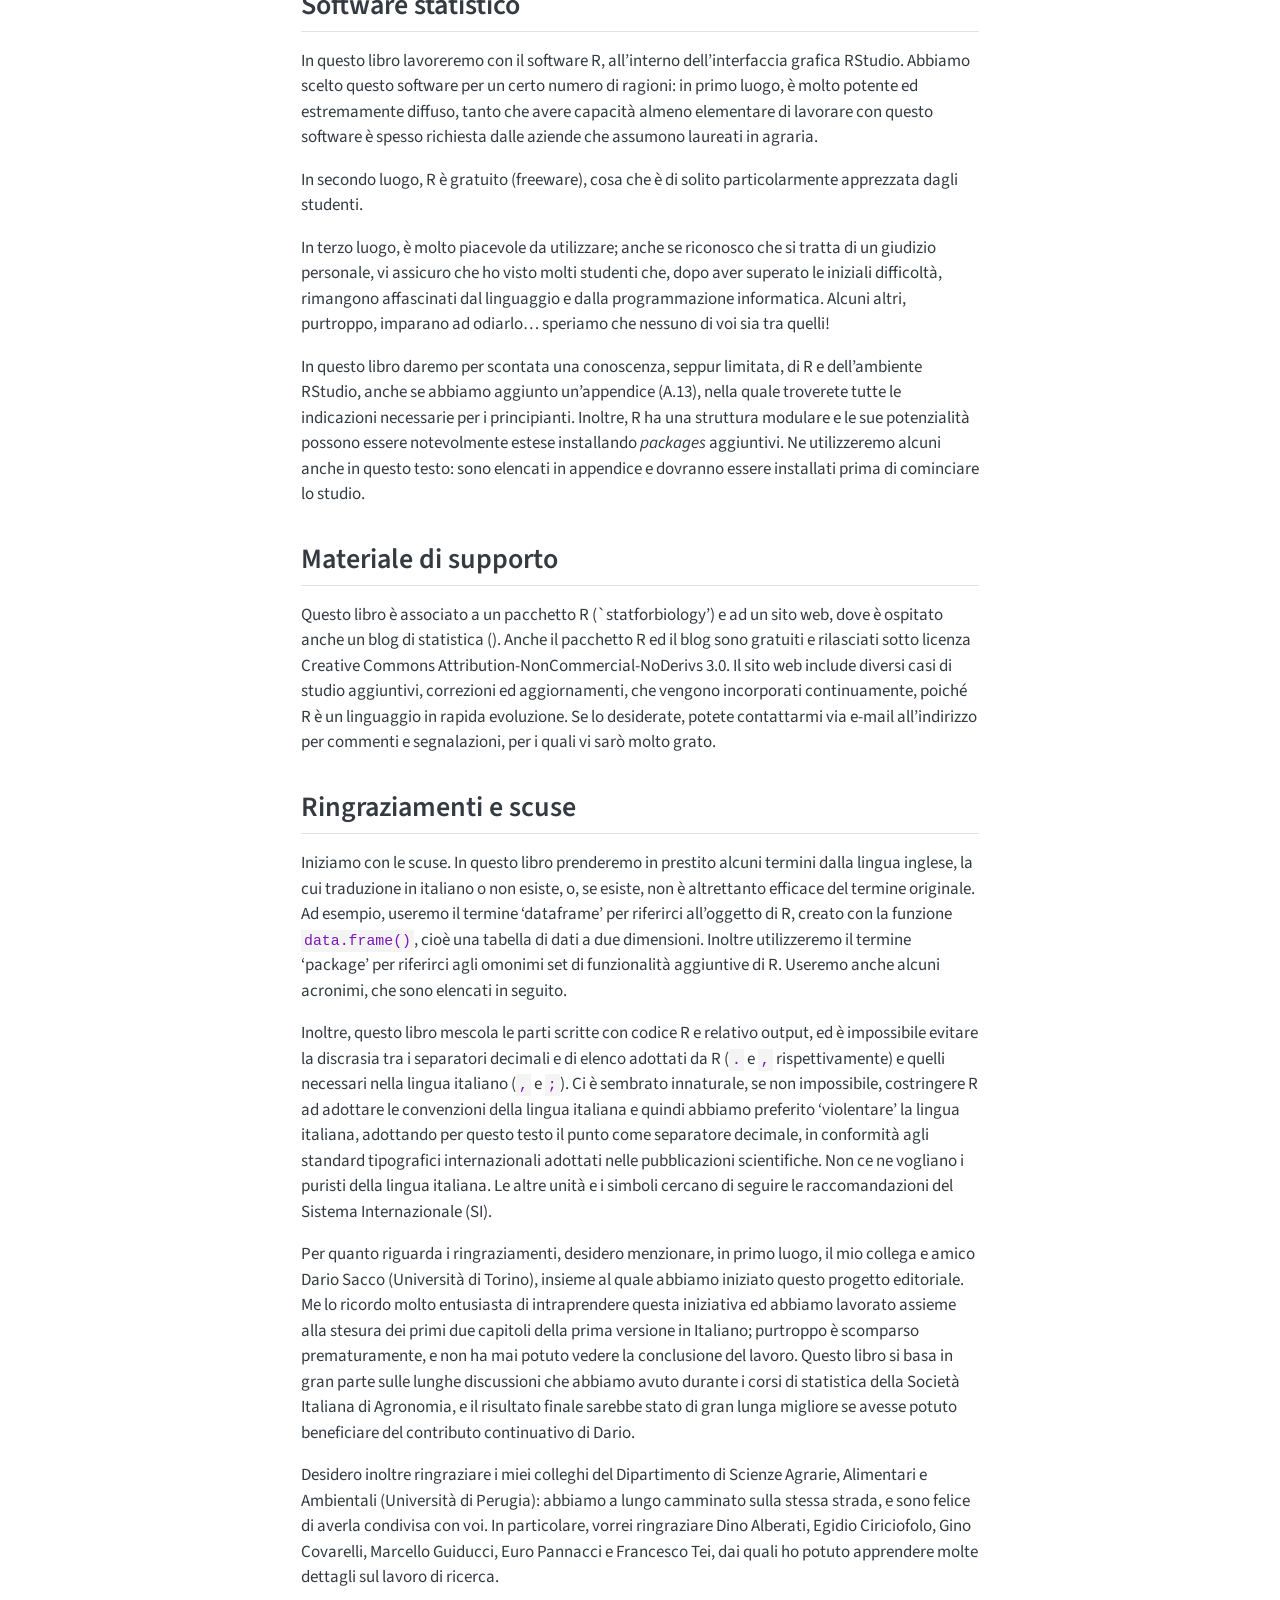
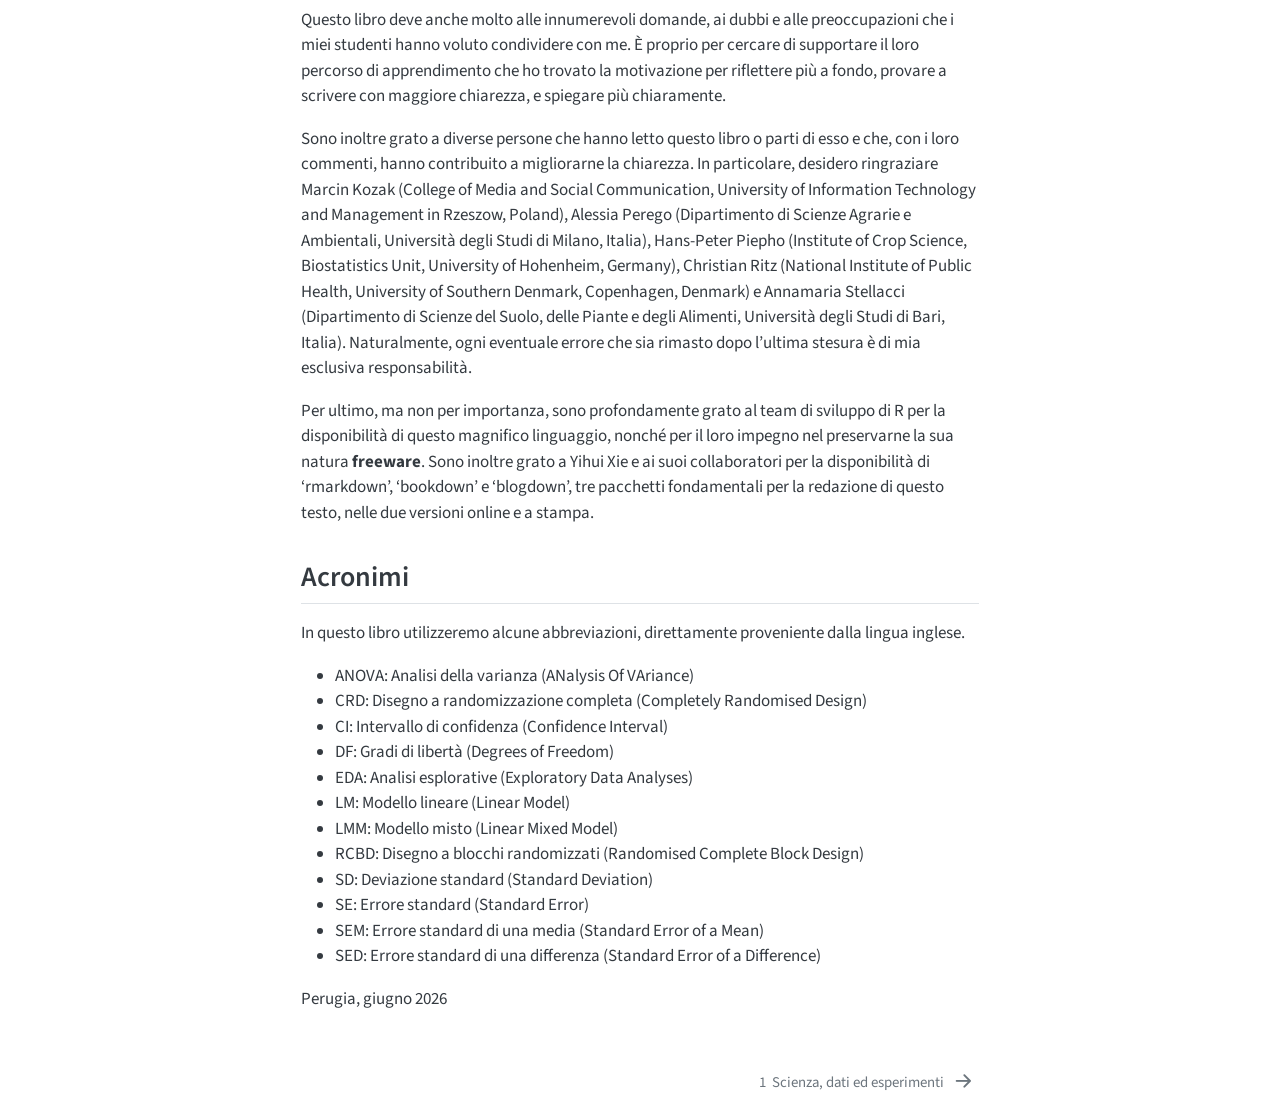
==== commit 4e5f3cf8: "Added Cap 10" ====
--- a/_book/index.html
+++ b/_book/index.html
@@ -168,6 +168,12 @@
   <div class="sidebar-item-container"> 
   <a href="./09-ConfrontoMultiplo.html" class="sidebar-item-text sidebar-link">
  <span class="menu-text"><span class="chapter-number">9</span>&nbsp; <span class="chapter-title">Combinazioni lineari/nonlineari dei parametri stimati</span></span></a>
+  </div>
+</li>
+        <li class="sidebar-item">
+  <div class="sidebar-item-container"> 
+  <a href="./10-MettereTuttoInsieme.html" class="sidebar-item-text sidebar-link">
+ <span class="menu-text"><span class="chapter-number">10</span>&nbsp; <span class="chapter-title">Ricomponiamo il ‘puzzle’</span></span></a>
   </div>
 </li>
         <li class="sidebar-item">
